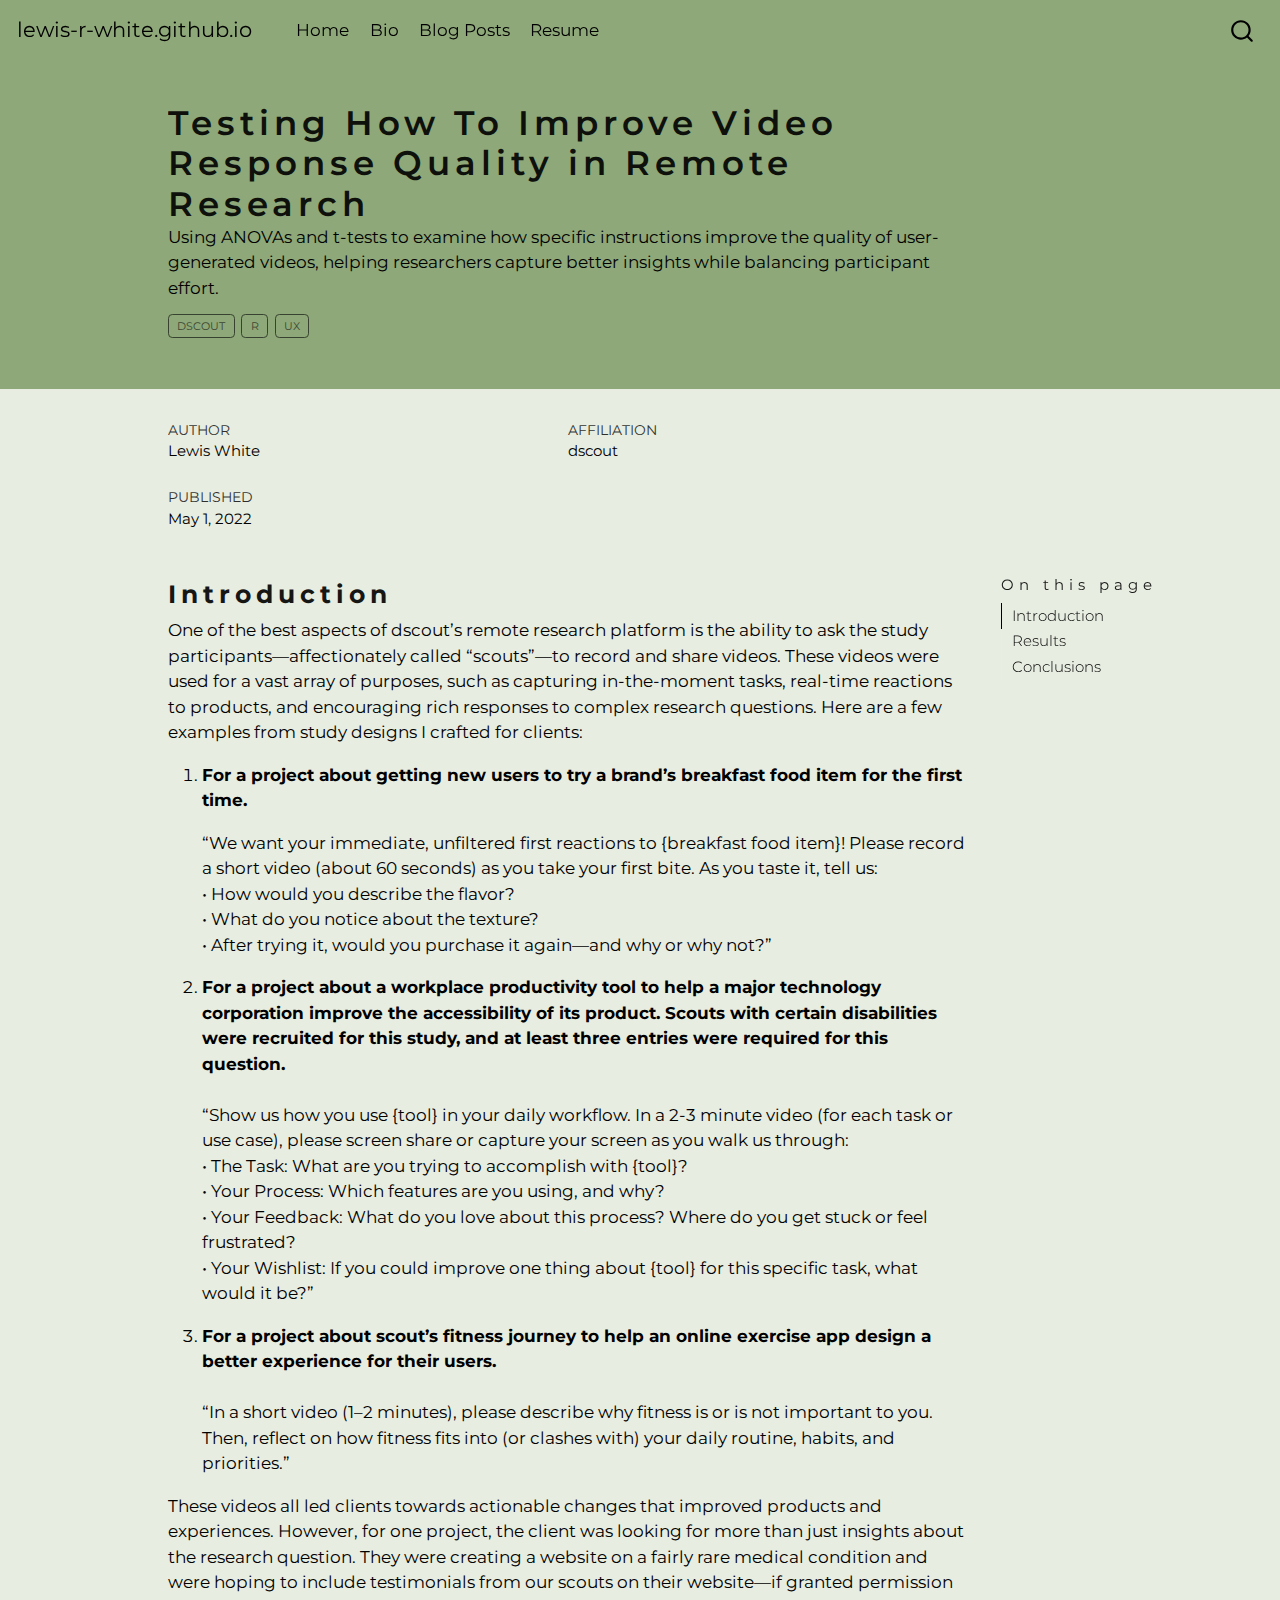
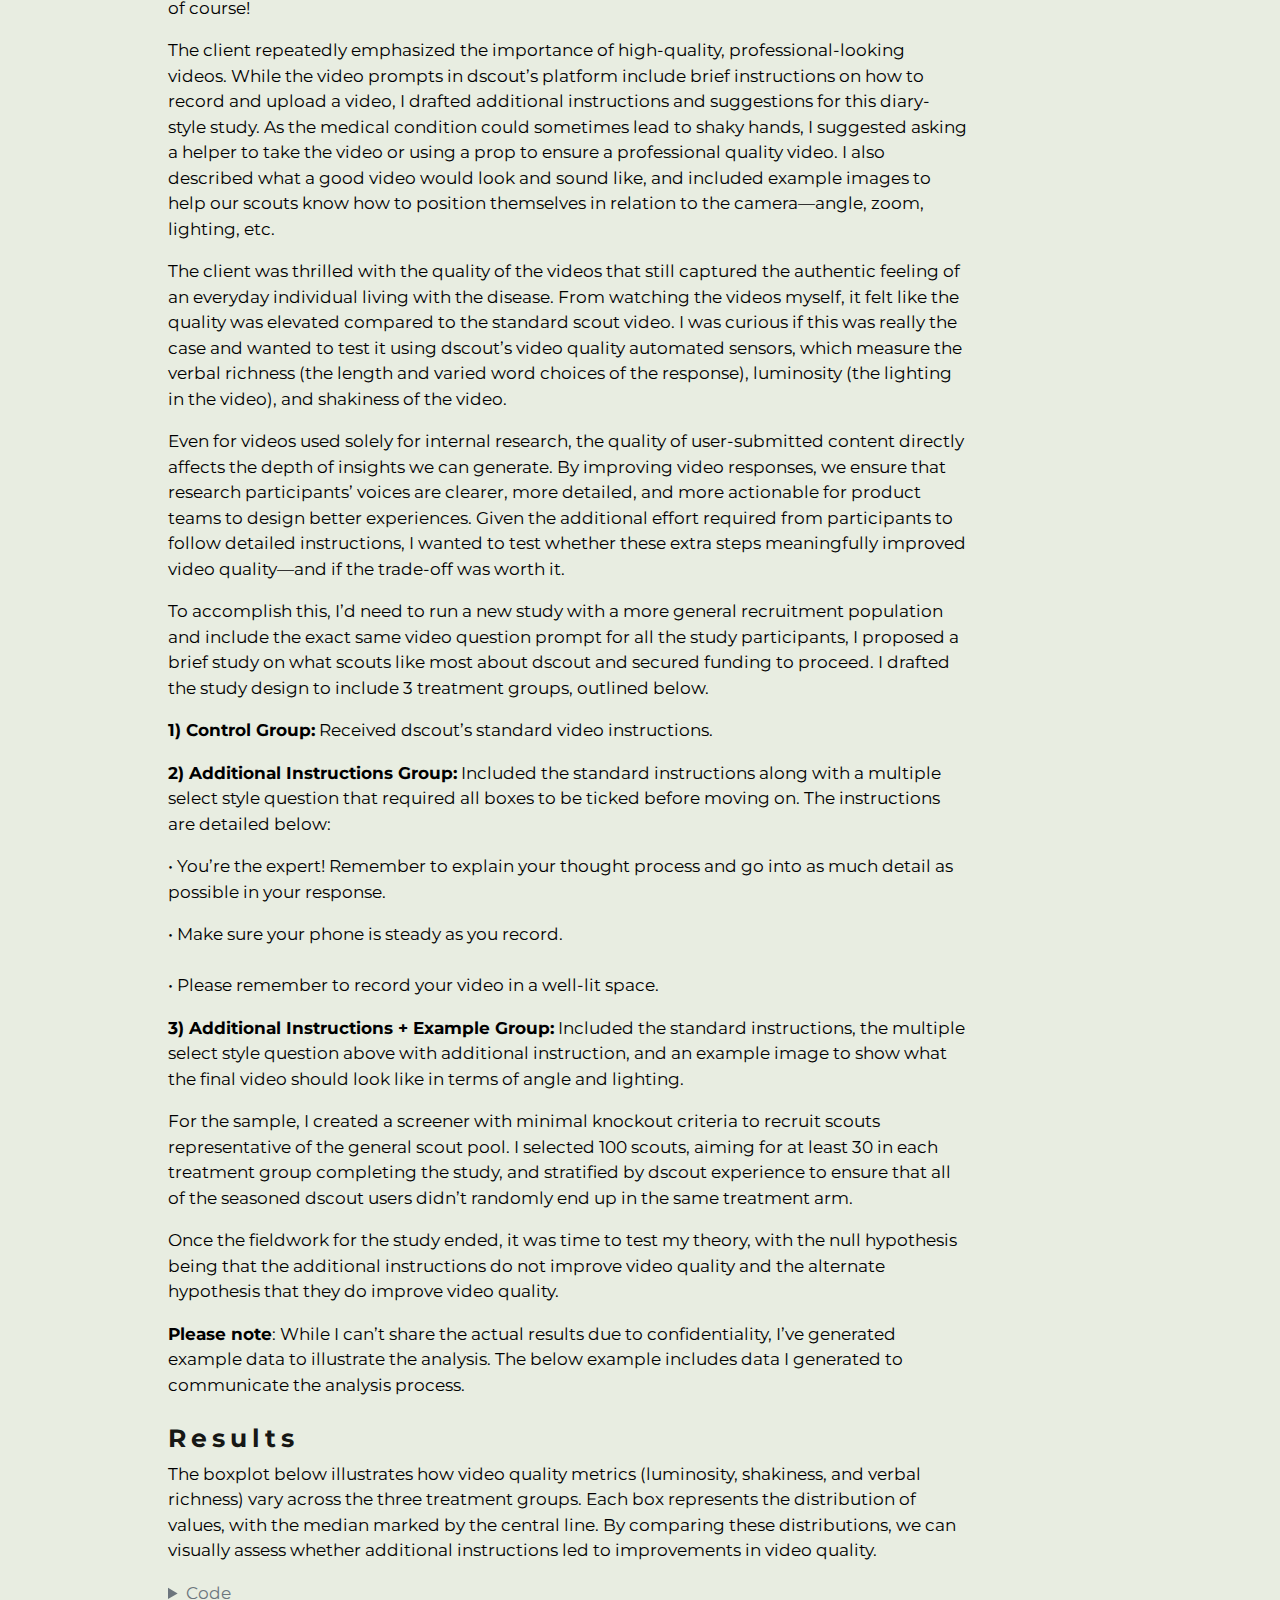
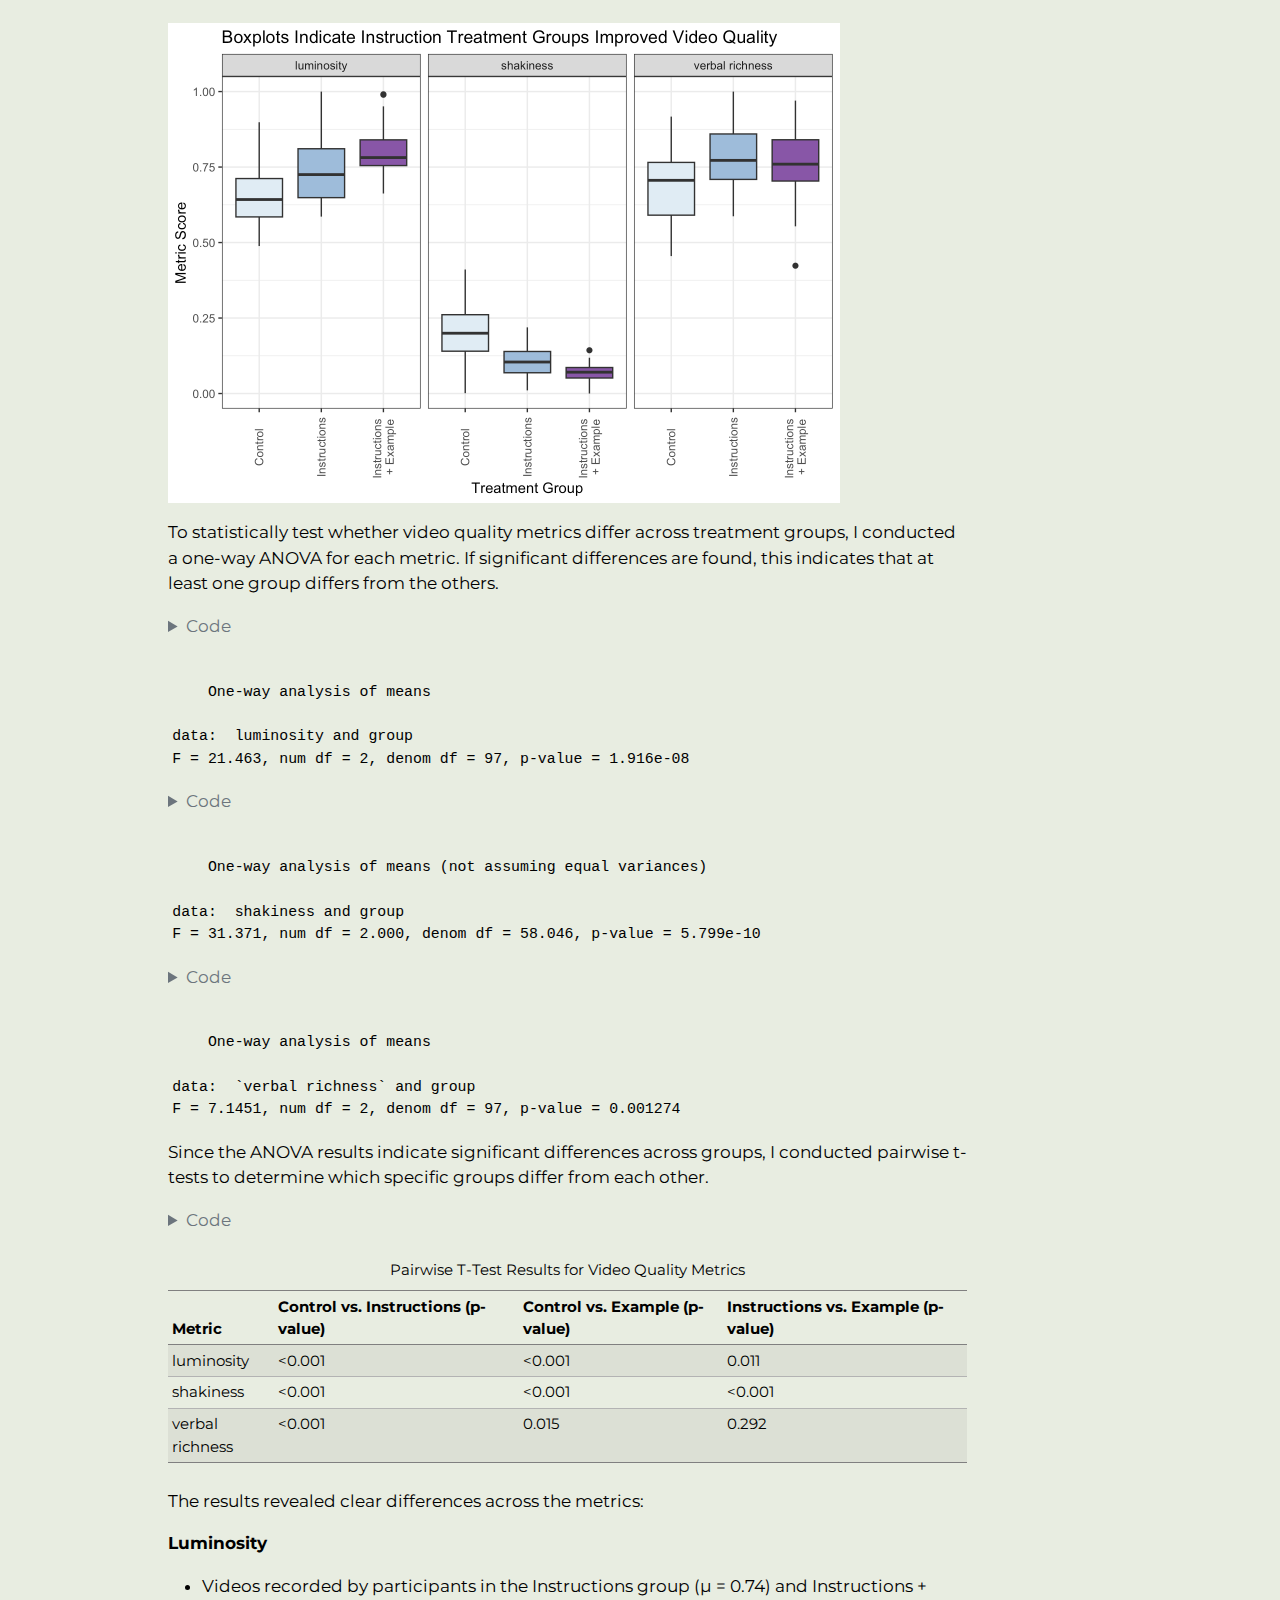
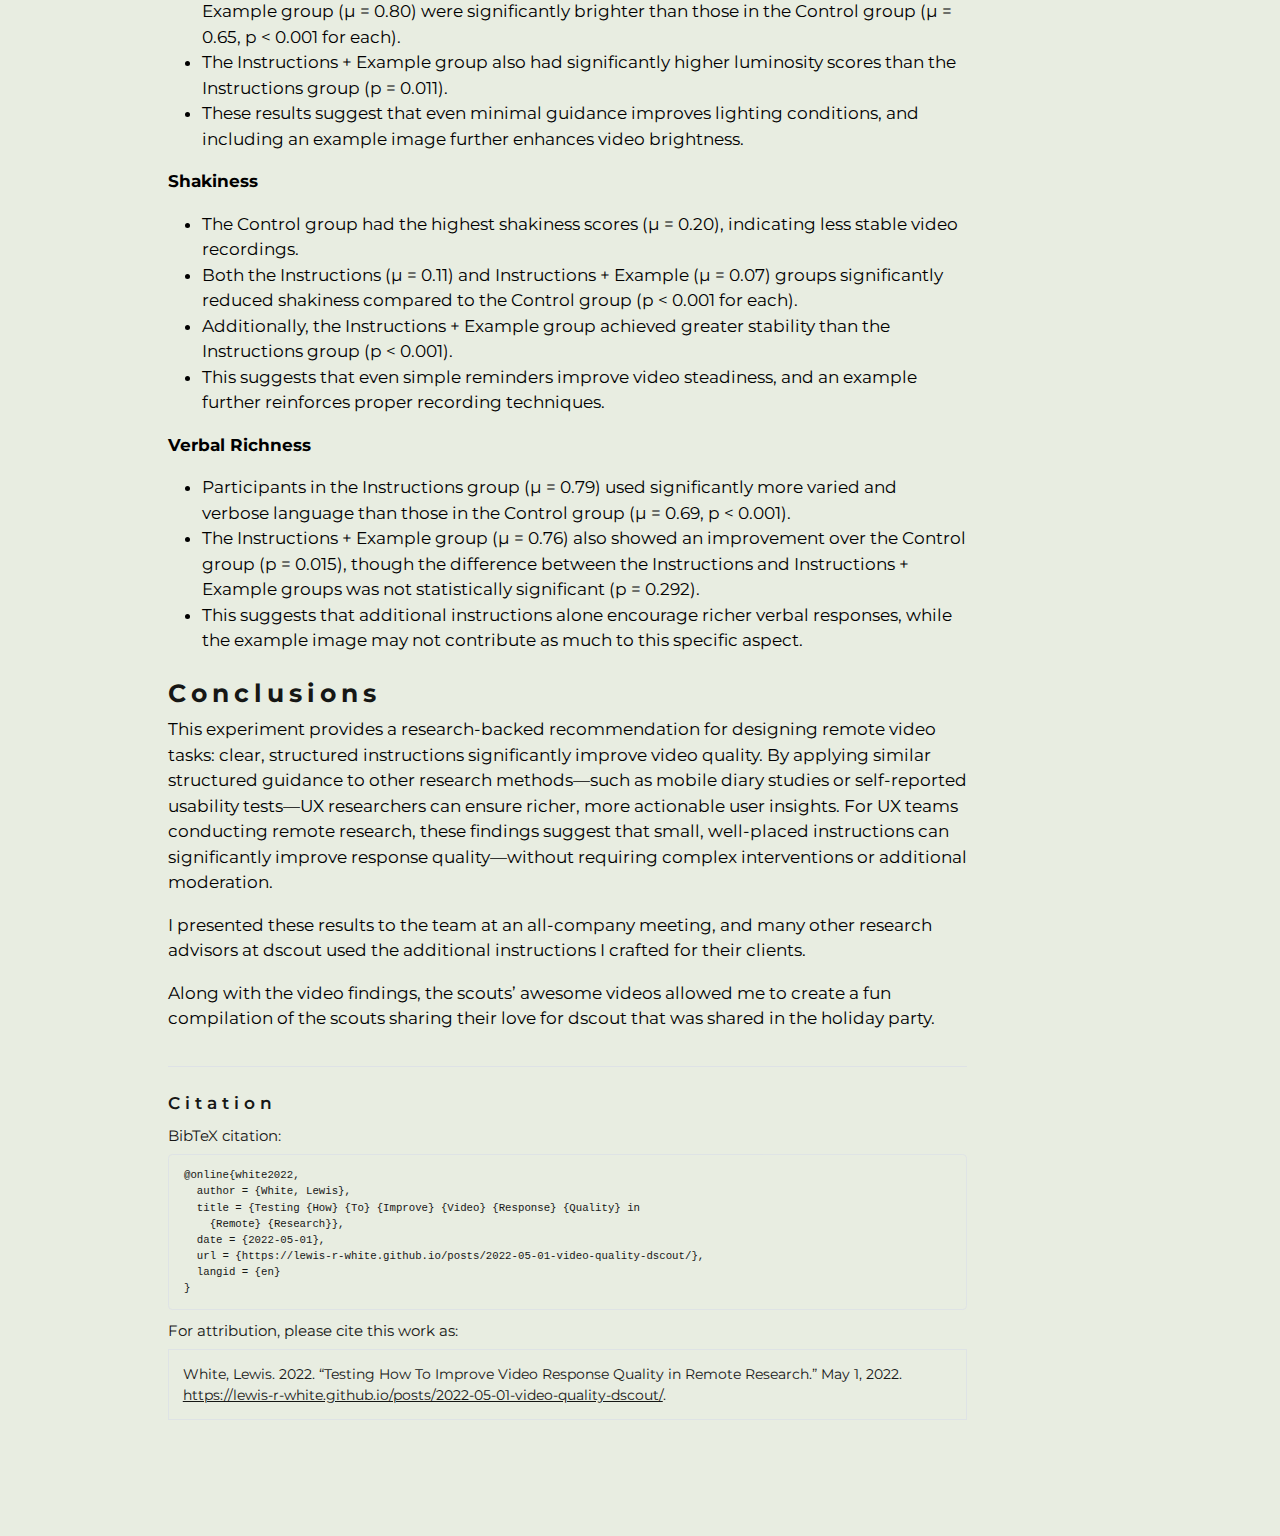
==== docs/posts/2022-05-01-video-quality-dscout/index.html @ ca83f5cd "adding new posts" ====
<!DOCTYPE html>
<html xmlns="http://www.w3.org/1999/xhtml" lang="en" xml:lang="en"><head>

<meta charset="utf-8">
<meta name="generator" content="quarto-1.3.450">

<meta name="viewport" content="width=device-width, initial-scale=1.0, user-scalable=yes">

<meta name="author" content="Lewis White">
<meta name="dcterms.date" content="2022-05-01">
<meta name="description" content="Using ANOVAs and t-tests to examine how specific instructions improve the quality of user-generated videos, helping researchers capture better insights while balancing participant effort.">

<title>lewis-r-white.github.io - Testing How To Improve Video Response Quality in Remote Research</title>
<style>
code{white-space: pre-wrap;}
span.smallcaps{font-variant: small-caps;}
div.columns{display: flex; gap: min(4vw, 1.5em);}
div.column{flex: auto; overflow-x: auto;}
div.hanging-indent{margin-left: 1.5em; text-indent: -1.5em;}
ul.task-list{list-style: none;}
ul.task-list li input[type="checkbox"] {
  width: 0.8em;
  margin: 0 0.8em 0.2em -1em; /* quarto-specific, see https://github.com/quarto-dev/quarto-cli/issues/4556 */ 
  vertical-align: middle;
}
/* CSS for syntax highlighting */
pre > code.sourceCode { white-space: pre; position: relative; }
pre > code.sourceCode > span { display: inline-block; line-height: 1.25; }
pre > code.sourceCode > span:empty { height: 1.2em; }
.sourceCode { overflow: visible; }
code.sourceCode > span { color: inherit; text-decoration: inherit; }
div.sourceCode { margin: 1em 0; }
pre.sourceCode { margin: 0; }
@media screen {
div.sourceCode { overflow: auto; }
}
@media print {
pre > code.sourceCode { white-space: pre-wrap; }
pre > code.sourceCode > span { text-indent: -5em; padding-left: 5em; }
}
pre.numberSource code
  { counter-reset: source-line 0; }
pre.numberSource code > span
  { position: relative; left: -4em; counter-increment: source-line; }
pre.numberSource code > span > a:first-child::before
  { content: counter(source-line);
    position: relative; left: -1em; text-align: right; vertical-align: baseline;
    border: none; display: inline-block;
    -webkit-touch-callout: none; -webkit-user-select: none;
    -khtml-user-select: none; -moz-user-select: none;
    -ms-user-select: none; user-select: none;
    padding: 0 4px; width: 4em;
  }
pre.numberSource { margin-left: 3em;  padding-left: 4px; }
div.sourceCode
  {   }
@media screen {
pre > code.sourceCode > span > a:first-child::before { text-decoration: underline; }
}
</style>


<script src="../../site_libs/quarto-nav/quarto-nav.js"></script>
<script src="../../site_libs/quarto-nav/headroom.min.js"></script>
<script src="../../site_libs/clipboard/clipboard.min.js"></script>
<script src="../../site_libs/quarto-search/autocomplete.umd.js"></script>
<script src="../../site_libs/quarto-search/fuse.min.js"></script>
<script src="../../site_libs/quarto-search/quarto-search.js"></script>
<meta name="quarto:offset" content="../../">
<script src="../../site_libs/quarto-html/quarto.js"></script>
<script src="../../site_libs/quarto-html/popper.min.js"></script>
<script src="../../site_libs/quarto-html/tippy.umd.min.js"></script>
<script src="../../site_libs/quarto-html/anchor.min.js"></script>
<link href="../../site_libs/quarto-html/tippy.css" rel="stylesheet">
<link href="../../site_libs/quarto-html/quarto-syntax-highlighting.css" rel="stylesheet" id="quarto-text-highlighting-styles">
<script src="../../site_libs/bootstrap/bootstrap.min.js"></script>
<link href="../../site_libs/bootstrap/bootstrap-icons.css" rel="stylesheet">
<link href="../../site_libs/bootstrap/bootstrap.min.css" rel="stylesheet" id="quarto-bootstrap" data-mode="light">
<script id="quarto-search-options" type="application/json">{
  "location": "navbar",
  "copy-button": false,
  "collapse-after": 3,
  "panel-placement": "end",
  "type": "overlay",
  "limit": 20,
  "language": {
    "search-no-results-text": "No results",
    "search-matching-documents-text": "matching documents",
    "search-copy-link-title": "Copy link to search",
    "search-hide-matches-text": "Hide additional matches",
    "search-more-match-text": "more match in this document",
    "search-more-matches-text": "more matches in this document",
    "search-clear-button-title": "Clear",
    "search-detached-cancel-button-title": "Cancel",
    "search-submit-button-title": "Submit",
    "search-label": "Search"
  }
}</script>


</head>

<body class="nav-fixed">

<div id="quarto-search-results"></div>
  <header id="quarto-header" class="headroom fixed-top">
    <nav class="navbar navbar-expand-lg navbar-dark ">
      <div class="navbar-container container-fluid">
      <div class="navbar-brand-container">
    <a class="navbar-brand" href="../../index.html">
    <span class="navbar-title">lewis-r-white.github.io</span>
    </a>
  </div>
            <div id="quarto-search" class="" title="Search"></div>
          <button class="navbar-toggler" type="button" data-bs-toggle="collapse" data-bs-target="#navbarCollapse" aria-controls="navbarCollapse" aria-expanded="false" aria-label="Toggle navigation" onclick="if (window.quartoToggleHeadroom) { window.quartoToggleHeadroom(); }">
  <span class="navbar-toggler-icon"></span>
</button>
          <div class="collapse navbar-collapse" id="navbarCollapse">
            <ul class="navbar-nav navbar-nav-scroll me-auto">
  <li class="nav-item">
    <a class="nav-link" href="../../index.html" rel="" target="">
 <span class="menu-text">Home</span></a>
  </li>  
  <li class="nav-item">
    <a class="nav-link" href="../../about.html" rel="" target="">
 <span class="menu-text">Bio</span></a>
  </li>  
  <li class="nav-item">
    <a class="nav-link" href="../../Posts.html" rel="" target="">
 <span class="menu-text">Blog Posts</span></a>
  </li>  
  <li class="nav-item">
    <a class="nav-link" href="../../resume.pdf" rel="" target="">
 <span class="menu-text">Resume</span></a>
  </li>  
</ul>
            <div class="quarto-navbar-tools ms-auto">
</div>
          </div> <!-- /navcollapse -->
      </div> <!-- /container-fluid -->
    </nav>
</header>
<!-- content -->
<header id="title-block-header" class="quarto-title-block default page-columns page-full">
  <div class="quarto-title-banner page-columns page-full">
    <div class="quarto-title column-body">
      <h1 class="title">Testing How To Improve Video Response Quality in Remote Research</h1>
                  <div>
        <div class="description">
          Using ANOVAs and t-tests to examine how specific instructions improve the quality of user-generated videos, helping researchers capture better insights while balancing participant effort.
        </div>
      </div>
                          <div class="quarto-categories">
                <div class="quarto-category">dscout</div>
                <div class="quarto-category">R</div>
                <div class="quarto-category">UX</div>
              </div>
                  </div>
  </div>
    
  <div class="quarto-title-meta-author">
    <div class="quarto-title-meta-heading">Author</div>
    <div class="quarto-title-meta-heading">Affiliation</div>
    
      <div class="quarto-title-meta-contents">
      <p class="author"><a href="https://lewis-r-white.github.io/">Lewis White</a> </p>
    </div>
      <div class="quarto-title-meta-contents">
          <p class="affiliation">
              dscout
            </p>
        </div>
      </div>

  <div class="quarto-title-meta">

        
      <div>
      <div class="quarto-title-meta-heading">Published</div>
      <div class="quarto-title-meta-contents">
        <p class="date">May 1, 2022</p>
      </div>
    </div>
    
      
    </div>
    
  
  </header><div id="quarto-content" class="quarto-container page-columns page-rows-contents page-layout-article page-navbar">
<!-- sidebar -->
<!-- margin-sidebar -->
    <div id="quarto-margin-sidebar" class="sidebar margin-sidebar">
        <nav id="TOC" role="doc-toc" class="toc-active">
    <h2 id="toc-title">On this page</h2>
   
  <ul>
  <li><a href="#introduction" id="toc-introduction" class="nav-link active" data-scroll-target="#introduction">Introduction</a></li>
  <li><a href="#results" id="toc-results" class="nav-link" data-scroll-target="#results">Results</a></li>
  <li><a href="#conclusions" id="toc-conclusions" class="nav-link" data-scroll-target="#conclusions">Conclusions</a></li>
  </ul>
</nav>
    </div>
<!-- main -->
<main class="content quarto-banner-title-block" id="quarto-document-content">




<section id="introduction" class="level3">
<h3 class="anchored" data-anchor-id="introduction">Introduction</h3>
<p>One of the best aspects of dscout’s remote research platform is the ability to ask the study participants—affectionately called “scouts”—to record and share videos. These videos were used for a vast array of purposes, such as capturing in-the-moment tasks, real-time reactions to products, and encouraging rich responses to complex research questions. Here are a few examples from study designs I crafted for clients:</p>
<ol type="1">
<li><p><strong>For a project about getting new users to try a brand’s breakfast food item for the first time.</strong></p>
<p>“We want your immediate, unfiltered first reactions to {breakfast food item}! Please record a short video (about 60 seconds) as you take your first bite. As you taste it, tell us:<br>
• How would you describe the flavor?<br>
• What do you notice about the texture?<br>
• After trying it, would you purchase it again—and why or why not?”<br>
</p></li>
<li><p><strong>For a project about a workplace productivity tool to help a major technology corporation improve the accessibility of its product. Scouts with certain disabilities were recruited for this study, and at least three entries were required for this question.</strong><br>
<br>
“Show us how you use {tool} in your daily workflow. In a 2-3 minute video (for each task or use case), please screen share or capture your screen as you walk us through:<br>
• The Task: What are you trying to accomplish with {tool}?<br>
• Your Process: Which features are you using, and why?<br>
• Your Feedback: What do you love about this process? Where do you get stuck or feel frustrated?<br>
• Your Wishlist: If you could improve one thing about {tool} for this specific task, what would it be?”</p></li>
<li><p><strong>For a project about scout’s fitness journey to help an online exercise app design a better experience for their users.<br>
</strong><br>
“In a short video (1–2 minutes), please describe why fitness is or is not important to you. Then, reflect on how fitness fits into (or clashes with) your daily routine, habits, and priorities.”</p></li>
</ol>
<p>These videos all led clients towards actionable changes that improved products and experiences. However, for one project, the client was looking for more than just insights about the research question. They were creating a website on a fairly rare medical condition and were hoping to include testimonials from our scouts on their website—if granted permission of course!</p>
<p>The client repeatedly emphasized the importance of high-quality, professional-looking videos. While the video prompts in dscout’s platform include brief instructions on how to record and upload a video, I drafted additional instructions and suggestions for this diary-style study. As the medical condition could sometimes lead to shaky hands, I suggested asking a helper to take the video or using a prop to ensure a professional quality video. I also described what a good video would look and sound like, and included example images to help our scouts know how to position themselves in relation to the camera—angle, zoom, lighting, etc.</p>
<p>The client was thrilled with the quality of the videos that still captured the authentic feeling of an everyday individual living with the disease. From watching the videos myself, it felt like the quality was elevated compared to the standard scout video. I was curious if this was really the case and wanted to test it using dscout’s video quality automated sensors, which measure the verbal richness (the length and varied word choices of the response), luminosity (the lighting in the video), and shakiness of the video.</p>
<p>Even for videos used solely for internal research, the quality of user-submitted content directly affects the depth of insights we can generate. By improving video responses, we ensure that research participants’ voices are clearer, more detailed, and more actionable for product teams to design better experiences. Given the additional effort required from participants to follow detailed instructions, I wanted to test whether these extra steps meaningfully improved video quality—and if the trade-off was worth it.</p>
<p>To accomplish this, I’d need to run a new study with a more general recruitment population and include the exact same video question prompt for all the study participants, I proposed a brief study on what scouts like most about dscout and secured funding to proceed. I drafted the study design to include 3 treatment groups, outlined below.</p>
<p><strong>1) Control Group:</strong> Received dscout’s standard video instructions.</p>
<p><strong>2) Additional Instructions Group:</strong> Included the standard instructions along with a multiple select style question that required all boxes to be ticked before moving on. The instructions are detailed below:</p>
<p>•&nbsp;You’re the expert! Remember to explain your thought process and go into as much detail as possible in your response.</p>
<p>•&nbsp;Make sure your phone is steady as you record.<br>
<br>
•&nbsp;Please remember to record your video in a well-lit space.</p>
<p><strong>3) Additional Instructions + Example Group:</strong> Included the standard instructions, the multiple select style question above with additional instruction, and an example image to show what the final video should look like in terms of angle and lighting.</p>
<p>For the sample, I created a screener with minimal knockout criteria to recruit scouts representative of the general scout pool. I selected 100 scouts, aiming for at least 30 in each treatment group completing the study, and stratified by dscout experience to ensure that all of the seasoned dscout users didn’t randomly end up in the same treatment arm.</p>
<p>Once the fieldwork for the study ended, it was time to test my theory, with the null hypothesis being that the additional instructions do not improve video quality and the alternate hypothesis that they do improve video quality.</p>
<p><strong>Please note</strong>: While I can’t share the actual results due to confidentiality, I’ve generated example data to illustrate the analysis. The below example includes data I generated to communicate the analysis process.</p>
</section>
<section id="results" class="level3">
<h3 class="anchored" data-anchor-id="results">Results</h3>
<p>The boxplot below illustrates how video quality metrics (luminosity, shakiness, and verbal richness) vary across the three treatment groups. Each box represents the distribution of values, with the median marked by the central line. By comparing these distributions, we can visually assess whether additional instructions led to improvements in video quality.</p>
<div class="cell">
<details>
<summary>Code</summary>
<div class="sourceCode cell-code" id="cb1"><pre class="sourceCode r code-with-copy"><code class="sourceCode r"><span id="cb1-1"><a href="#cb1-1" aria-hidden="true" tabindex="-1"></a>video_qual_df <span class="sc">%&gt;%</span></span>
<span id="cb1-2"><a href="#cb1-2" aria-hidden="true" tabindex="-1"></a>  <span class="fu">pivot_longer</span>(<span class="at">cols =</span> <span class="fu">c</span>(luminosity, shakiness, <span class="st">"verbal richness"</span>), <span class="at">names_to =</span> <span class="st">"metric"</span>) <span class="sc">%&gt;%</span></span>
<span id="cb1-3"><a href="#cb1-3" aria-hidden="true" tabindex="-1"></a>  <span class="fu">ggplot</span>(<span class="fu">aes</span>(<span class="at">x =</span> group, <span class="at">y =</span> value, <span class="at">fill =</span> group)) <span class="sc">+</span> </span>
<span id="cb1-4"><a href="#cb1-4" aria-hidden="true" tabindex="-1"></a>  <span class="fu">geom_boxplot</span>() <span class="sc">+</span></span>
<span id="cb1-5"><a href="#cb1-5" aria-hidden="true" tabindex="-1"></a>  <span class="fu">facet_wrap</span>(<span class="sc">~</span>metric) <span class="sc">+</span></span>
<span id="cb1-6"><a href="#cb1-6" aria-hidden="true" tabindex="-1"></a>  <span class="fu">theme_bw</span>() <span class="sc">+</span></span>
<span id="cb1-7"><a href="#cb1-7" aria-hidden="true" tabindex="-1"></a>  <span class="fu">labs</span>(<span class="at">x =</span> <span class="st">"Treatment Group"</span>, <span class="at">y =</span> <span class="st">"Metric Score"</span>, <span class="at">title =</span> <span class="st">"Boxplots Indicate Instruction Treatment Groups Improved Video Quality"</span>) <span class="sc">+</span></span>
<span id="cb1-8"><a href="#cb1-8" aria-hidden="true" tabindex="-1"></a>  <span class="fu">scale_x_discrete</span>(<span class="at">labels =</span> <span class="fu">c</span>(</span>
<span id="cb1-9"><a href="#cb1-9" aria-hidden="true" tabindex="-1"></a>    <span class="st">"control"</span> <span class="ot">=</span> <span class="st">"Control"</span>, </span>
<span id="cb1-10"><a href="#cb1-10" aria-hidden="true" tabindex="-1"></a>    <span class="st">"instructions"</span> <span class="ot">=</span> <span class="st">"Instructions"</span>, </span>
<span id="cb1-11"><a href="#cb1-11" aria-hidden="true" tabindex="-1"></a>    <span class="st">"instructions + example"</span> <span class="ot">=</span> <span class="st">"Instructions </span><span class="sc">\n</span><span class="st">+ Example"</span></span>
<span id="cb1-12"><a href="#cb1-12" aria-hidden="true" tabindex="-1"></a>  )) <span class="sc">+</span></span>
<span id="cb1-13"><a href="#cb1-13" aria-hidden="true" tabindex="-1"></a>  <span class="fu">theme</span>(<span class="at">legend.position =</span> <span class="st">"none"</span>)  <span class="sc">+</span></span>
<span id="cb1-14"><a href="#cb1-14" aria-hidden="true" tabindex="-1"></a>  <span class="fu">scale_fill_brewer</span>(<span class="at">palette=</span><span class="st">"BuPu"</span>) <span class="sc">+</span></span>
<span id="cb1-15"><a href="#cb1-15" aria-hidden="true" tabindex="-1"></a>  <span class="fu">theme</span>(<span class="at">axis.text.x =</span> <span class="fu">element_text</span>(<span class="at">angle =</span> <span class="dv">90</span>, <span class="at">hjust =</span> <span class="fl">0.5</span>, <span class="at">vjust =</span> <span class="fl">0.5</span>))</span></code><button title="Copy to Clipboard" class="code-copy-button"><i class="bi"></i></button></pre></div>
</details>
<div class="cell-output-display">
<p><img src="index_files/figure-html/unnamed-chunk-2-1.png" class="img-fluid" width="672"></p>
</div>
</div>
<p>To statistically test whether video quality metrics differ across treatment groups, I conducted a one-way ANOVA for each metric. If significant differences are found, this indicates that at least one group differs from the others.</p>
<div class="cell">
<details>
<summary>Code</summary>
<div class="sourceCode cell-code" id="cb2"><pre class="sourceCode r code-with-copy"><code class="sourceCode r"><span id="cb2-1"><a href="#cb2-1" aria-hidden="true" tabindex="-1"></a><span class="co"># Run ANOVA for each metric</span></span>
<span id="cb2-2"><a href="#cb2-2" aria-hidden="true" tabindex="-1"></a></span>
<span id="cb2-3"><a href="#cb2-3" aria-hidden="true" tabindex="-1"></a><span class="co"># luminosity </span></span>
<span id="cb2-4"><a href="#cb2-4" aria-hidden="true" tabindex="-1"></a>anova_luminosity <span class="ot">&lt;-</span> <span class="fu">oneway.test</span>(luminosity <span class="sc">~</span> group, <span class="at">data =</span> video_qual_df, <span class="at">var.equal =</span> <span class="cn">TRUE</span>)</span>
<span id="cb2-5"><a href="#cb2-5" aria-hidden="true" tabindex="-1"></a><span class="fu">print</span>(anova_luminosity)</span></code><button title="Copy to Clipboard" class="code-copy-button"><i class="bi"></i></button></pre></div>
</details>
<div class="cell-output cell-output-stdout">
<pre><code>
    One-way analysis of means

data:  luminosity and group
F = 21.463, num df = 2, denom df = 97, p-value = 1.916e-08</code></pre>
</div>
<details>
<summary>Code</summary>
<div class="sourceCode cell-code" id="cb4"><pre class="sourceCode r code-with-copy"><code class="sourceCode r"><span id="cb4-1"><a href="#cb4-1" aria-hidden="true" tabindex="-1"></a><span class="co"># shakiness</span></span>
<span id="cb4-2"><a href="#cb4-2" aria-hidden="true" tabindex="-1"></a>anova_shakiness <span class="ot">&lt;-</span> <span class="fu">oneway.test</span>(shakiness <span class="sc">~</span> group, <span class="at">data =</span> video_qual_df, <span class="at">var.equal =</span> <span class="cn">FALSE</span>)  <span class="co"># Welch’s ANOVA because unequal variance</span></span>
<span id="cb4-3"><a href="#cb4-3" aria-hidden="true" tabindex="-1"></a><span class="fu">print</span>(anova_shakiness)</span></code><button title="Copy to Clipboard" class="code-copy-button"><i class="bi"></i></button></pre></div>
</details>
<div class="cell-output cell-output-stdout">
<pre><code>
    One-way analysis of means (not assuming equal variances)

data:  shakiness and group
F = 31.371, num df = 2.000, denom df = 58.046, p-value = 5.799e-10</code></pre>
</div>
<details>
<summary>Code</summary>
<div class="sourceCode cell-code" id="cb6"><pre class="sourceCode r code-with-copy"><code class="sourceCode r"><span id="cb6-1"><a href="#cb6-1" aria-hidden="true" tabindex="-1"></a><span class="co"># Verbal richness</span></span>
<span id="cb6-2"><a href="#cb6-2" aria-hidden="true" tabindex="-1"></a>anova_verbal <span class="ot">&lt;-</span> <span class="fu">oneway.test</span>(<span class="st">`</span><span class="at">verbal richness</span><span class="st">`</span> <span class="sc">~</span> group, <span class="at">data =</span> video_qual_df, <span class="at">var.equal =</span> <span class="cn">TRUE</span>)</span>
<span id="cb6-3"><a href="#cb6-3" aria-hidden="true" tabindex="-1"></a><span class="fu">print</span>(anova_verbal)</span></code><button title="Copy to Clipboard" class="code-copy-button"><i class="bi"></i></button></pre></div>
</details>
<div class="cell-output cell-output-stdout">
<pre><code>
    One-way analysis of means

data:  `verbal richness` and group
F = 7.1451, num df = 2, denom df = 97, p-value = 0.001274</code></pre>
</div>
</div>
<p>Since the ANOVA results indicate significant differences across groups, I conducted pairwise t-tests to determine which specific groups differ from each other.</p>
<div class="cell">
<details>
<summary>Code</summary>
<div class="sourceCode cell-code" id="cb8"><pre class="sourceCode r code-with-copy"><code class="sourceCode r"><span id="cb8-1"><a href="#cb8-1" aria-hidden="true" tabindex="-1"></a><span class="co"># Pairwise t-tests </span></span>
<span id="cb8-2"><a href="#cb8-2" aria-hidden="true" tabindex="-1"></a><span class="co"># Format pairwise test results, replacing p-values &lt;0.001 with "&lt;0.001"</span></span>
<span id="cb8-3"><a href="#cb8-3" aria-hidden="true" tabindex="-1"></a>pairwise_tests <span class="ot">&lt;-</span> video_qual_df <span class="sc">%&gt;%</span></span>
<span id="cb8-4"><a href="#cb8-4" aria-hidden="true" tabindex="-1"></a>  <span class="fu">pivot_longer</span>(<span class="at">cols =</span> <span class="fu">c</span>(luminosity, shakiness, <span class="st">`</span><span class="at">verbal richness</span><span class="st">`</span>), <span class="at">names_to =</span> <span class="st">"metric"</span>) <span class="sc">%&gt;%</span></span>
<span id="cb8-5"><a href="#cb8-5" aria-hidden="true" tabindex="-1"></a>  <span class="fu">group_by</span>(metric) <span class="sc">%&gt;%</span></span>
<span id="cb8-6"><a href="#cb8-6" aria-hidden="true" tabindex="-1"></a>  <span class="fu">summarise</span>(</span>
<span id="cb8-7"><a href="#cb8-7" aria-hidden="true" tabindex="-1"></a>    <span class="at">control_vs_instructions =</span> <span class="fu">if_else</span>(metric <span class="sc">==</span> <span class="st">"shakiness"</span>,</span>
<span id="cb8-8"><a href="#cb8-8" aria-hidden="true" tabindex="-1"></a>                                       <span class="fu">t.test</span>(value[group <span class="sc">==</span> <span class="st">"control"</span>], value[group <span class="sc">==</span> <span class="st">"instructions"</span>], <span class="at">var.equal =</span> <span class="cn">FALSE</span>)<span class="sc">$</span>p.value,</span>
<span id="cb8-9"><a href="#cb8-9" aria-hidden="true" tabindex="-1"></a>                                       <span class="fu">t.test</span>(value[group <span class="sc">==</span> <span class="st">"control"</span>], value[group <span class="sc">==</span> <span class="st">"instructions"</span>], <span class="at">var.equal =</span> <span class="cn">TRUE</span>)<span class="sc">$</span>p.value),</span>
<span id="cb8-10"><a href="#cb8-10" aria-hidden="true" tabindex="-1"></a>    <span class="at">control_vs_example =</span> <span class="fu">if_else</span>(metric <span class="sc">==</span> <span class="st">"shakiness"</span>,</span>
<span id="cb8-11"><a href="#cb8-11" aria-hidden="true" tabindex="-1"></a>                                 <span class="fu">t.test</span>(value[group <span class="sc">==</span> <span class="st">"control"</span>], value[group <span class="sc">==</span> <span class="st">"instructions + example"</span>], <span class="at">var.equal =</span> <span class="cn">FALSE</span>)<span class="sc">$</span>p.value,</span>
<span id="cb8-12"><a href="#cb8-12" aria-hidden="true" tabindex="-1"></a>                                 <span class="fu">t.test</span>(value[group <span class="sc">==</span> <span class="st">"control"</span>], value[group <span class="sc">==</span> <span class="st">"instructions + example"</span>], <span class="at">var.equal =</span> <span class="cn">TRUE</span>)<span class="sc">$</span>p.value),</span>
<span id="cb8-13"><a href="#cb8-13" aria-hidden="true" tabindex="-1"></a>    <span class="at">instructions_vs_example =</span> <span class="fu">if_else</span>(metric <span class="sc">==</span> <span class="st">"shakiness"</span>,</span>
<span id="cb8-14"><a href="#cb8-14" aria-hidden="true" tabindex="-1"></a>                                      <span class="fu">t.test</span>(value[group <span class="sc">==</span> <span class="st">"instructions"</span>], value[group <span class="sc">==</span> <span class="st">"instructions + example"</span>], <span class="at">var.equal =</span> <span class="cn">FALSE</span>)<span class="sc">$</span>p.value,</span>
<span id="cb8-15"><a href="#cb8-15" aria-hidden="true" tabindex="-1"></a>                                      <span class="fu">t.test</span>(value[group <span class="sc">==</span> <span class="st">"instructions"</span>], value[group <span class="sc">==</span> <span class="st">"instructions + example"</span>], <span class="at">var.equal =</span> <span class="cn">TRUE</span>)<span class="sc">$</span>p.value)</span>
<span id="cb8-16"><a href="#cb8-16" aria-hidden="true" tabindex="-1"></a>  ) <span class="sc">%&gt;%</span></span>
<span id="cb8-17"><a href="#cb8-17" aria-hidden="true" tabindex="-1"></a>  <span class="fu">distinct</span>() <span class="sc">%&gt;%</span></span>
<span id="cb8-18"><a href="#cb8-18" aria-hidden="true" tabindex="-1"></a>  <span class="fu">mutate</span>(<span class="fu">across</span>(<span class="fu">where</span>(is.numeric), <span class="sc">~</span> <span class="fu">ifelse</span>(. <span class="sc">&lt;</span> <span class="fl">0.001</span>, <span class="st">"&lt;0.001"</span>, <span class="fu">format</span>(<span class="fu">round</span>(., <span class="dv">3</span>), <span class="at">nsmall =</span> <span class="dv">3</span>))))  <span class="co"># Replace small values</span></span>
<span id="cb8-19"><a href="#cb8-19" aria-hidden="true" tabindex="-1"></a></span>
<span id="cb8-20"><a href="#cb8-20" aria-hidden="true" tabindex="-1"></a><span class="co"># Print formatted table with clearer column names</span></span>
<span id="cb8-21"><a href="#cb8-21" aria-hidden="true" tabindex="-1"></a>pairwise_tests <span class="sc">%&gt;%</span></span>
<span id="cb8-22"><a href="#cb8-22" aria-hidden="true" tabindex="-1"></a>  <span class="fu">kable</span>(</span>
<span id="cb8-23"><a href="#cb8-23" aria-hidden="true" tabindex="-1"></a>    <span class="at">col.names =</span> <span class="fu">c</span>(</span>
<span id="cb8-24"><a href="#cb8-24" aria-hidden="true" tabindex="-1"></a>      <span class="st">"Metric"</span>, </span>
<span id="cb8-25"><a href="#cb8-25" aria-hidden="true" tabindex="-1"></a>      <span class="st">"Control vs. Instructions (p-value)"</span>, </span>
<span id="cb8-26"><a href="#cb8-26" aria-hidden="true" tabindex="-1"></a>      <span class="st">"Control vs. Example (p-value)"</span>, </span>
<span id="cb8-27"><a href="#cb8-27" aria-hidden="true" tabindex="-1"></a>      <span class="st">"Instructions vs. Example (p-value)"</span></span>
<span id="cb8-28"><a href="#cb8-28" aria-hidden="true" tabindex="-1"></a>    ),</span>
<span id="cb8-29"><a href="#cb8-29" aria-hidden="true" tabindex="-1"></a>    <span class="at">caption =</span> <span class="st">"Pairwise T-Test Results for Video Quality Metrics"</span></span>
<span id="cb8-30"><a href="#cb8-30" aria-hidden="true" tabindex="-1"></a>  )</span></code><button title="Copy to Clipboard" class="code-copy-button"><i class="bi"></i></button></pre></div>
</details>
<div class="cell-output-display">
<table class="table table-sm table-striped small">
<caption>Pairwise T-Test Results for Video Quality Metrics</caption>
<colgroup>
<col style="width: 13%">
<col style="width: 30%">
<col style="width: 25%">
<col style="width: 30%">
</colgroup>
<thead>
<tr class="header">
<th style="text-align: left;">Metric</th>
<th style="text-align: left;">Control vs.&nbsp;Instructions (p-value)</th>
<th style="text-align: left;">Control vs.&nbsp;Example (p-value)</th>
<th style="text-align: left;">Instructions vs.&nbsp;Example (p-value)</th>
</tr>
</thead>
<tbody>
<tr class="odd">
<td style="text-align: left;">luminosity</td>
<td style="text-align: left;">&lt;0.001</td>
<td style="text-align: left;">&lt;0.001</td>
<td style="text-align: left;">0.011</td>
</tr>
<tr class="even">
<td style="text-align: left;">shakiness</td>
<td style="text-align: left;">&lt;0.001</td>
<td style="text-align: left;">&lt;0.001</td>
<td style="text-align: left;">&lt;0.001</td>
</tr>
<tr class="odd">
<td style="text-align: left;">verbal richness</td>
<td style="text-align: left;">&lt;0.001</td>
<td style="text-align: left;">0.015</td>
<td style="text-align: left;">0.292</td>
</tr>
</tbody>
</table>
</div>
</div>
<p>The results revealed clear differences across the metrics:</p>
<p><strong>Luminosity</strong></p>
<ul>
<li>Videos recorded by participants in the Instructions group (µ = 0.74) and Instructions + Example group (µ = 0.80) were significantly brighter than those in the Control group (µ = 0.65, p &lt; 0.001 for each).</li>
<li>The Instructions + Example group also had significantly higher luminosity scores than the Instructions group (p = 0.011).</li>
<li>These results suggest that even minimal guidance improves lighting conditions, and including an example image further enhances video brightness.</li>
</ul>
<p><strong>Shakiness</strong></p>
<ul>
<li>The Control group had the highest shakiness scores (µ = 0.20), indicating less stable video recordings.</li>
<li>Both the Instructions (µ = 0.11) and Instructions + Example (µ = 0.07) groups significantly reduced shakiness compared to the Control group (p &lt; 0.001 for each).</li>
<li>Additionally, the Instructions + Example group achieved greater stability than the Instructions group (p &lt; 0.001).</li>
<li>This suggests that even simple reminders improve video steadiness, and an example further reinforces proper recording techniques.</li>
</ul>
<p><strong>Verbal Richness</strong></p>
<ul>
<li>Participants in the Instructions group (µ = 0.79) used significantly more varied and verbose language than those in the Control group (µ = 0.69, p &lt; 0.001).</li>
<li>The Instructions + Example group (µ = 0.76) also showed an improvement over the Control group (p = 0.015), though the difference between the Instructions and Instructions + Example groups was not statistically significant (p = 0.292).</li>
<li>This suggests that additional instructions alone encourage richer verbal responses, while the example image may not contribute as much to this specific aspect.</li>
</ul>
</section>
<section id="conclusions" class="level3">
<h3 class="anchored" data-anchor-id="conclusions">Conclusions</h3>
<p>This experiment provides a research-backed recommendation for designing remote video tasks: clear, structured instructions significantly improve video quality. By applying similar structured guidance to other research methods—such as mobile diary studies or self-reported usability tests—UX researchers can ensure richer, more actionable user insights. For UX teams conducting remote research, these findings suggest that small, well-placed instructions can significantly improve response quality—without requiring complex interventions or additional moderation.</p>
<p>I presented these results to the team at an all-company meeting, and many other research advisors at dscout used the additional instructions I crafted for their clients.</p>
<p>Along with the video findings, the scouts’ awesome videos allowed me to create a fun compilation of the scouts sharing their love for dscout that was shared in the holiday party.</p>


</section>

<div id="quarto-appendix" class="default"><section class="quarto-appendix-contents"><h2 class="anchored quarto-appendix-heading">Citation</h2><div><div class="quarto-appendix-secondary-label">BibTeX citation:</div><pre class="sourceCode code-with-copy quarto-appendix-bibtex"><code class="sourceCode bibtex">@online{white2022,
  author = {White, Lewis},
  title = {Testing {How} {To} {Improve} {Video} {Response} {Quality} in
    {Remote} {Research}},
  date = {2022-05-01},
  url = {https://lewis-r-white.github.io/posts/2022-05-01-video-quality-dscout/},
  langid = {en}
}
</code><button title="Copy to Clipboard" class="code-copy-button"><i class="bi"></i></button></pre><div class="quarto-appendix-secondary-label">For attribution, please cite this work as:</div><div id="ref-white2022" class="csl-entry quarto-appendix-citeas" role="listitem">
White, Lewis. 2022. <span>“Testing How To Improve Video Response Quality
in Remote Research.”</span> May 1, 2022. <a href="https://lewis-r-white.github.io/posts/2022-05-01-video-quality-dscout/">https://lewis-r-white.github.io/posts/2022-05-01-video-quality-dscout/</a>.
</div></div></section></div></main> <!-- /main -->
<script id="quarto-html-after-body" type="application/javascript">
window.document.addEventListener("DOMContentLoaded", function (event) {
  const toggleBodyColorMode = (bsSheetEl) => {
    const mode = bsSheetEl.getAttribute("data-mode");
    const bodyEl = window.document.querySelector("body");
    if (mode === "dark") {
      bodyEl.classList.add("quarto-dark");
      bodyEl.classList.remove("quarto-light");
    } else {
      bodyEl.classList.add("quarto-light");
      bodyEl.classList.remove("quarto-dark");
    }
  }
  const toggleBodyColorPrimary = () => {
    const bsSheetEl = window.document.querySelector("link#quarto-bootstrap");
    if (bsSheetEl) {
      toggleBodyColorMode(bsSheetEl);
    }
  }
  toggleBodyColorPrimary();  
  const icon = "";
  const anchorJS = new window.AnchorJS();
  anchorJS.options = {
    placement: 'right',
    icon: icon
  };
  anchorJS.add('.anchored');
  const isCodeAnnotation = (el) => {
    for (const clz of el.classList) {
      if (clz.startsWith('code-annotation-')) {                     
        return true;
      }
    }
    return false;
  }
  const clipboard = new window.ClipboardJS('.code-copy-button', {
    text: function(trigger) {
      const codeEl = trigger.previousElementSibling.cloneNode(true);
      for (const childEl of codeEl.children) {
        if (isCodeAnnotation(childEl)) {
          childEl.remove();
        }
      }
      return codeEl.innerText;
    }
  });
  clipboard.on('success', function(e) {
    // button target
    const button = e.trigger;
    // don't keep focus
    button.blur();
    // flash "checked"
    button.classList.add('code-copy-button-checked');
    var currentTitle = button.getAttribute("title");
    button.setAttribute("title", "Copied!");
    let tooltip;
    if (window.bootstrap) {
      button.setAttribute("data-bs-toggle", "tooltip");
      button.setAttribute("data-bs-placement", "left");
      button.setAttribute("data-bs-title", "Copied!");
      tooltip = new bootstrap.Tooltip(button, 
        { trigger: "manual", 
          customClass: "code-copy-button-tooltip",
          offset: [0, -8]});
      tooltip.show();    
    }
    setTimeout(function() {
      if (tooltip) {
        tooltip.hide();
        button.removeAttribute("data-bs-title");
        button.removeAttribute("data-bs-toggle");
        button.removeAttribute("data-bs-placement");
      }
      button.setAttribute("title", currentTitle);
      button.classList.remove('code-copy-button-checked');
    }, 1000);
    // clear code selection
    e.clearSelection();
  });
  function tippyHover(el, contentFn) {
    const config = {
      allowHTML: true,
      content: contentFn,
      maxWidth: 500,
      delay: 100,
      arrow: false,
      appendTo: function(el) {
          return el.parentElement;
      },
      interactive: true,
      interactiveBorder: 10,
      theme: 'quarto',
      placement: 'bottom-start'
    };
    window.tippy(el, config); 
  }
  const noterefs = window.document.querySelectorAll('a[role="doc-noteref"]');
  for (var i=0; i<noterefs.length; i++) {
    const ref = noterefs[i];
    tippyHover(ref, function() {
      // use id or data attribute instead here
      let href = ref.getAttribute('data-footnote-href') || ref.getAttribute('href');
      try { href = new URL(href).hash; } catch {}
      const id = href.replace(/^#\/?/, "");
      const note = window.document.getElementById(id);
      return note.innerHTML;
    });
  }
      let selectedAnnoteEl;
      const selectorForAnnotation = ( cell, annotation) => {
        let cellAttr = 'data-code-cell="' + cell + '"';
        let lineAttr = 'data-code-annotation="' +  annotation + '"';
        const selector = 'span[' + cellAttr + '][' + lineAttr + ']';
        return selector;
      }
      const selectCodeLines = (annoteEl) => {
        const doc = window.document;
        const targetCell = annoteEl.getAttribute("data-target-cell");
        const targetAnnotation = annoteEl.getAttribute("data-target-annotation");
        const annoteSpan = window.document.querySelector(selectorForAnnotation(targetCell, targetAnnotation));
        const lines = annoteSpan.getAttribute("data-code-lines").split(",");
        const lineIds = lines.map((line) => {
          return targetCell + "-" + line;
        })
        let top = null;
        let height = null;
        let parent = null;
        if (lineIds.length > 0) {
            //compute the position of the single el (top and bottom and make a div)
            const el = window.document.getElementById(lineIds[0]);
            top = el.offsetTop;
            height = el.offsetHeight;
            parent = el.parentElement.parentElement;
          if (lineIds.length > 1) {
            const lastEl = window.document.getElementById(lineIds[lineIds.length - 1]);
            const bottom = lastEl.offsetTop + lastEl.offsetHeight;
            height = bottom - top;
          }
          if (top !== null && height !== null && parent !== null) {
            // cook up a div (if necessary) and position it 
            let div = window.document.getElementById("code-annotation-line-highlight");
            if (div === null) {
              div = window.document.createElement("div");
              div.setAttribute("id", "code-annotation-line-highlight");
              div.style.position = 'absolute';
              parent.appendChild(div);
            }
            div.style.top = top - 2 + "px";
            div.style.height = height + 4 + "px";
            let gutterDiv = window.document.getElementById("code-annotation-line-highlight-gutter");
            if (gutterDiv === null) {
              gutterDiv = window.document.createElement("div");
              gutterDiv.setAttribute("id", "code-annotation-line-highlight-gutter");
              gutterDiv.style.position = 'absolute';
              const codeCell = window.document.getElementById(targetCell);
              const gutter = codeCell.querySelector('.code-annotation-gutter');
              gutter.appendChild(gutterDiv);
            }
            gutterDiv.style.top = top - 2 + "px";
            gutterDiv.style.height = height + 4 + "px";
          }
          selectedAnnoteEl = annoteEl;
        }
      };
      const unselectCodeLines = () => {
        const elementsIds = ["code-annotation-line-highlight", "code-annotation-line-highlight-gutter"];
        elementsIds.forEach((elId) => {
          const div = window.document.getElementById(elId);
          if (div) {
            div.remove();
          }
        });
        selectedAnnoteEl = undefined;
      };
      // Attach click handler to the DT
      const annoteDls = window.document.querySelectorAll('dt[data-target-cell]');
      for (const annoteDlNode of annoteDls) {
        annoteDlNode.addEventListener('click', (event) => {
          const clickedEl = event.target;
          if (clickedEl !== selectedAnnoteEl) {
            unselectCodeLines();
            const activeEl = window.document.querySelector('dt[data-target-cell].code-annotation-active');
            if (activeEl) {
              activeEl.classList.remove('code-annotation-active');
            }
            selectCodeLines(clickedEl);
            clickedEl.classList.add('code-annotation-active');
          } else {
            // Unselect the line
            unselectCodeLines();
            clickedEl.classList.remove('code-annotation-active');
          }
        });
      }
  const findCites = (el) => {
    const parentEl = el.parentElement;
    if (parentEl) {
      const cites = parentEl.dataset.cites;
      if (cites) {
        return {
          el,
          cites: cites.split(' ')
        };
      } else {
        return findCites(el.parentElement)
      }
    } else {
      return undefined;
    }
  };
  var bibliorefs = window.document.querySelectorAll('a[role="doc-biblioref"]');
  for (var i=0; i<bibliorefs.length; i++) {
    const ref = bibliorefs[i];
    const citeInfo = findCites(ref);
    if (citeInfo) {
      tippyHover(citeInfo.el, function() {
        var popup = window.document.createElement('div');
        citeInfo.cites.forEach(function(cite) {
          var citeDiv = window.document.createElement('div');
          citeDiv.classList.add('hanging-indent');
          citeDiv.classList.add('csl-entry');
          var biblioDiv = window.document.getElementById('ref-' + cite);
          if (biblioDiv) {
            citeDiv.innerHTML = biblioDiv.innerHTML;
          }
          popup.appendChild(citeDiv);
        });
        return popup.innerHTML;
      });
    }
  }
});
</script>
</div> <!-- /content -->



</body></html>
---- docs/site_libs/quarto-html/tippy.css ----
.tippy-box[data-animation=fade][data-state=hidden]{opacity:0}[data-tippy-root]{max-width:calc(100vw - 10px)}.tippy-box{position:relative;background-color:#333;color:#fff;border-radius:4px;font-size:14px;line-height:1.4;white-space:normal;outline:0;transition-property:transform,visibility,opacity}.tippy-box[data-placement^=top]>.tippy-arrow{bottom:0}.tippy-box[data-placement^=top]>.tippy-arrow:before{bottom:-7px;left:0;border-width:8px 8px 0;border-top-color:initial;transform-origin:center top}.tippy-box[data-placement^=bottom]>.tippy-arrow{top:0}.tippy-box[data-placement^=bottom]>.tippy-arrow:before{top:-7px;left:0;border-width:0 8px 8px;border-bottom-color:initial;transform-origin:center bottom}.tippy-box[data-placement^=left]>.tippy-arrow{right:0}.tippy-box[data-placement^=left]>.tippy-arrow:before{border-width:8px 0 8px 8px;border-left-color:initial;right:-7px;transform-origin:center left}.tippy-box[data-placement^=right]>.tippy-arrow{left:0}.tippy-box[data-placement^=right]>.tippy-arrow:before{left:-7px;border-width:8px 8px 8px 0;border-right-color:initial;transform-origin:center right}.tippy-box[data-inertia][data-state=visible]{transition-timing-function:cubic-bezier(.54,1.5,.38,1.11)}.tippy-arrow{width:16px;height:16px;color:#333}.tippy-arrow:before{content:"";position:absolute;border-color:transparent;border-style:solid}.tippy-content{position:relative;padding:5px 9px;z-index:1}
---- docs/site_libs/quarto-html/quarto-syntax-highlighting.css ----
/* quarto syntax highlight colors */
:root {
  --quarto-hl-ot-color: #003B4F;
  --quarto-hl-at-color: #657422;
  --quarto-hl-ss-color: #20794D;
  --quarto-hl-an-color: #5E5E5E;
  --quarto-hl-fu-color: #4758AB;
  --quarto-hl-st-color: #20794D;
  --quarto-hl-cf-color: #003B4F;
  --quarto-hl-op-color: #5E5E5E;
  --quarto-hl-er-color: #AD0000;
  --quarto-hl-bn-color: #AD0000;
  --quarto-hl-al-color: #AD0000;
  --quarto-hl-va-color: #111111;
  --quarto-hl-bu-color: inherit;
  --quarto-hl-ex-color: inherit;
  --quarto-hl-pp-color: #AD0000;
  --quarto-hl-in-color: #5E5E5E;
  --quarto-hl-vs-color: #20794D;
  --quarto-hl-wa-color: #5E5E5E;
  --quarto-hl-do-color: #5E5E5E;
  --quarto-hl-im-color: #00769E;
  --quarto-hl-ch-color: #20794D;
  --quarto-hl-dt-color: #AD0000;
  --quarto-hl-fl-color: #AD0000;
  --quarto-hl-co-color: #5E5E5E;
  --quarto-hl-cv-color: #5E5E5E;
  --quarto-hl-cn-color: #8f5902;
  --quarto-hl-sc-color: #5E5E5E;
  --quarto-hl-dv-color: #AD0000;
  --quarto-hl-kw-color: #003B4F;
}

/* other quarto variables */
:root {
  --quarto-font-monospace: SFMono-Regular, Menlo, Monaco, Consolas, "Liberation Mono", "Courier New", monospace;
}

pre > code.sourceCode > span {
  color: #003B4F;
}

code span {
  color: #003B4F;
}

code.sourceCode > span {
  color: #003B4F;
}

div.sourceCode,
div.sourceCode pre.sourceCode {
  color: #003B4F;
}

code span.ot {
  color: #003B4F;
  font-style: inherit;
}

code span.at {
  color: #657422;
  font-style: inherit;
}

code span.ss {
  color: #20794D;
  font-style: inherit;
}

code span.an {
  color: #5E5E5E;
  font-style: inherit;
}

code span.fu {
  color: #4758AB;
  font-style: inherit;
}

code span.st {
  color: #20794D;
  font-style: inherit;
}

code span.cf {
  color: #003B4F;
  font-style: inherit;
}

code span.op {
  color: #5E5E5E;
  font-style: inherit;
}

code span.er {
  color: #AD0000;
  font-style: inherit;
}

code span.bn {
  color: #AD0000;
  font-style: inherit;
}

code span.al {
  color: #AD0000;
  font-style: inherit;
}

code span.va {
  color: #111111;
  font-style: inherit;
}

code span.bu {
  font-style: inherit;
}

code span.ex {
  font-style: inherit;
}

code span.pp {
  color: #AD0000;
  font-style: inherit;
}

code span.in {
  color: #5E5E5E;
  font-style: inherit;
}

code span.vs {
  color: #20794D;
  font-style: inherit;
}

code span.wa {
  color: #5E5E5E;
  font-style: italic;
}

code span.do {
  color: #5E5E5E;
  font-style: italic;
}

code span.im {
  color: #00769E;
  font-style: inherit;
}

code span.ch {
  color: #20794D;
  font-style: inherit;
}

code span.dt {
  color: #AD0000;
  font-style: inherit;
}

code span.fl {
  color: #AD0000;
  font-style: inherit;
}

code span.co {
  color: #5E5E5E;
  font-style: inherit;
}

code span.cv {
  color: #5E5E5E;
  font-style: italic;
}

code span.cn {
  color: #8f5902;
  font-style: inherit;
}

code span.sc {
  color: #5E5E5E;
  font-style: inherit;
}

code span.dv {
  color: #AD0000;
  font-style: inherit;
}

code span.kw {
  color: #003B4F;
  font-style: inherit;
}

.prevent-inlining {
  content: "</";
}

/*# sourceMappingURL=debc5d5d77c3f9108843748ff7464032.css.map */
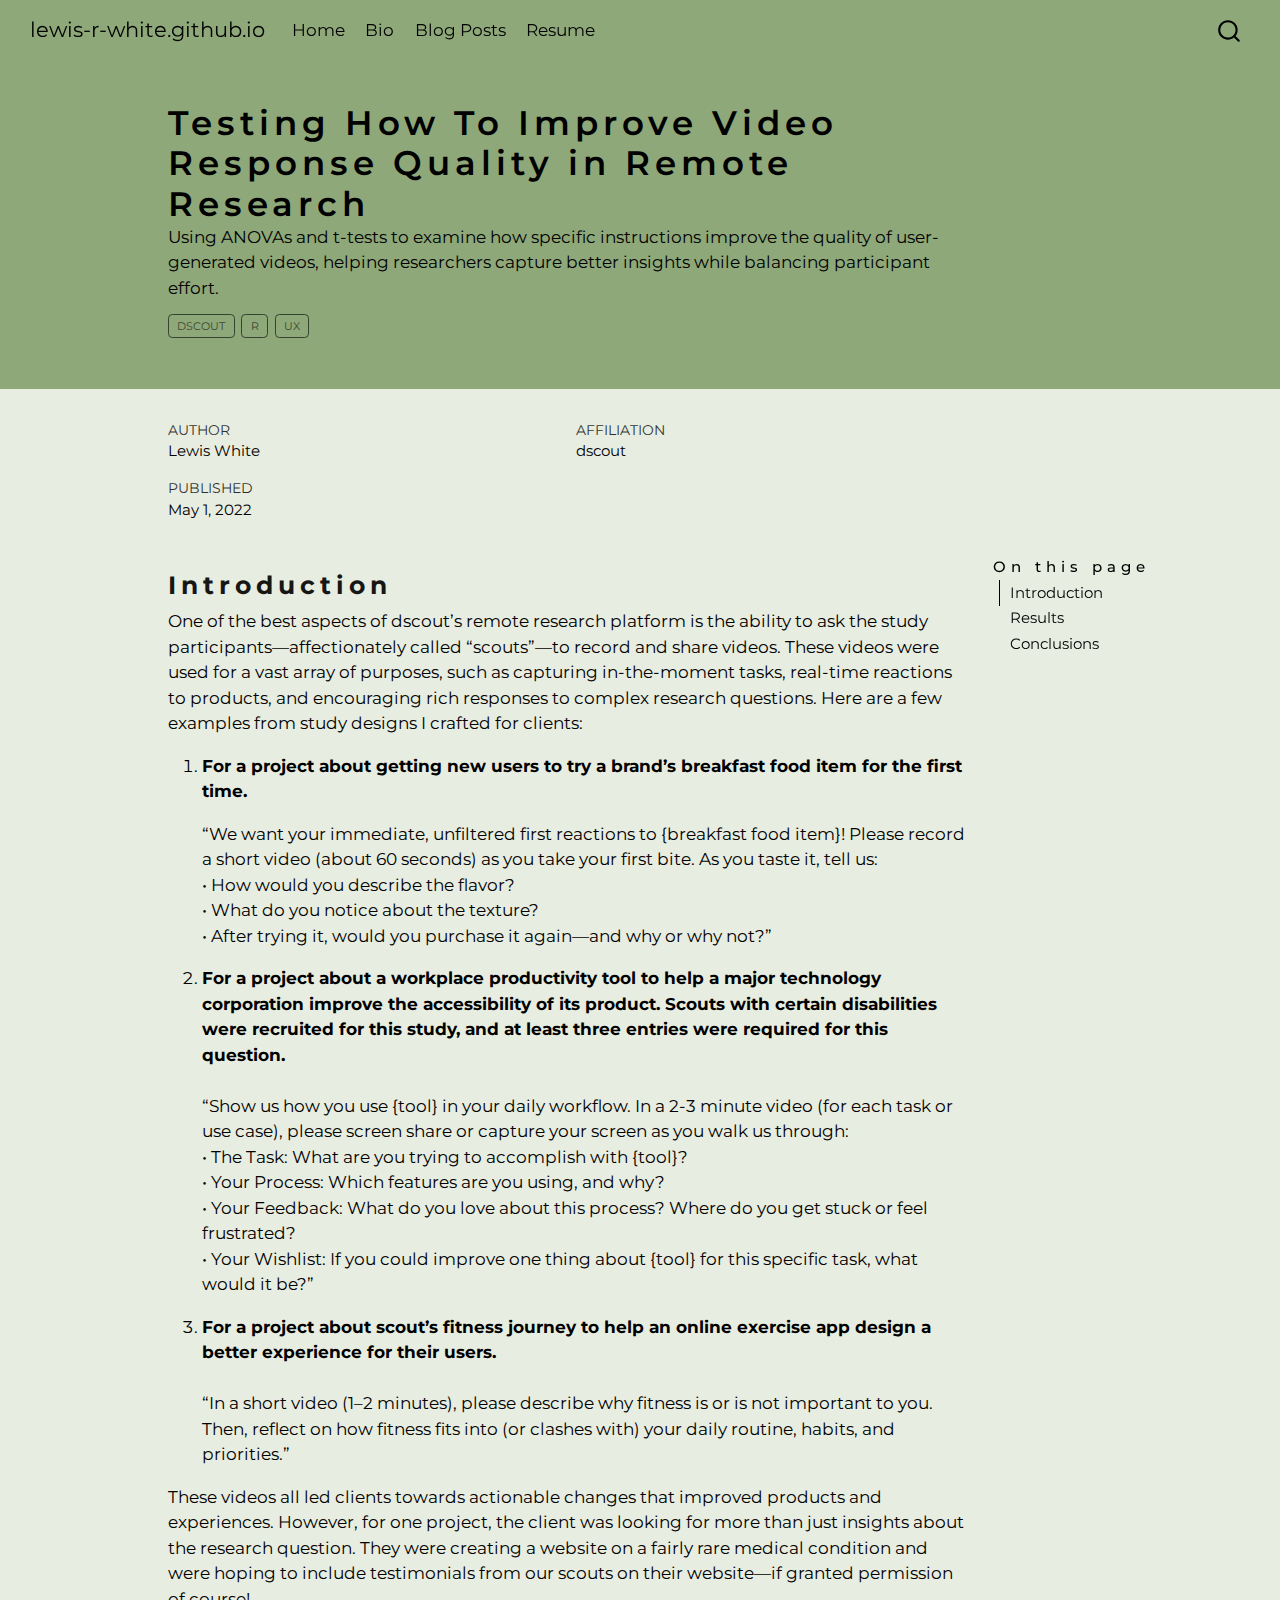
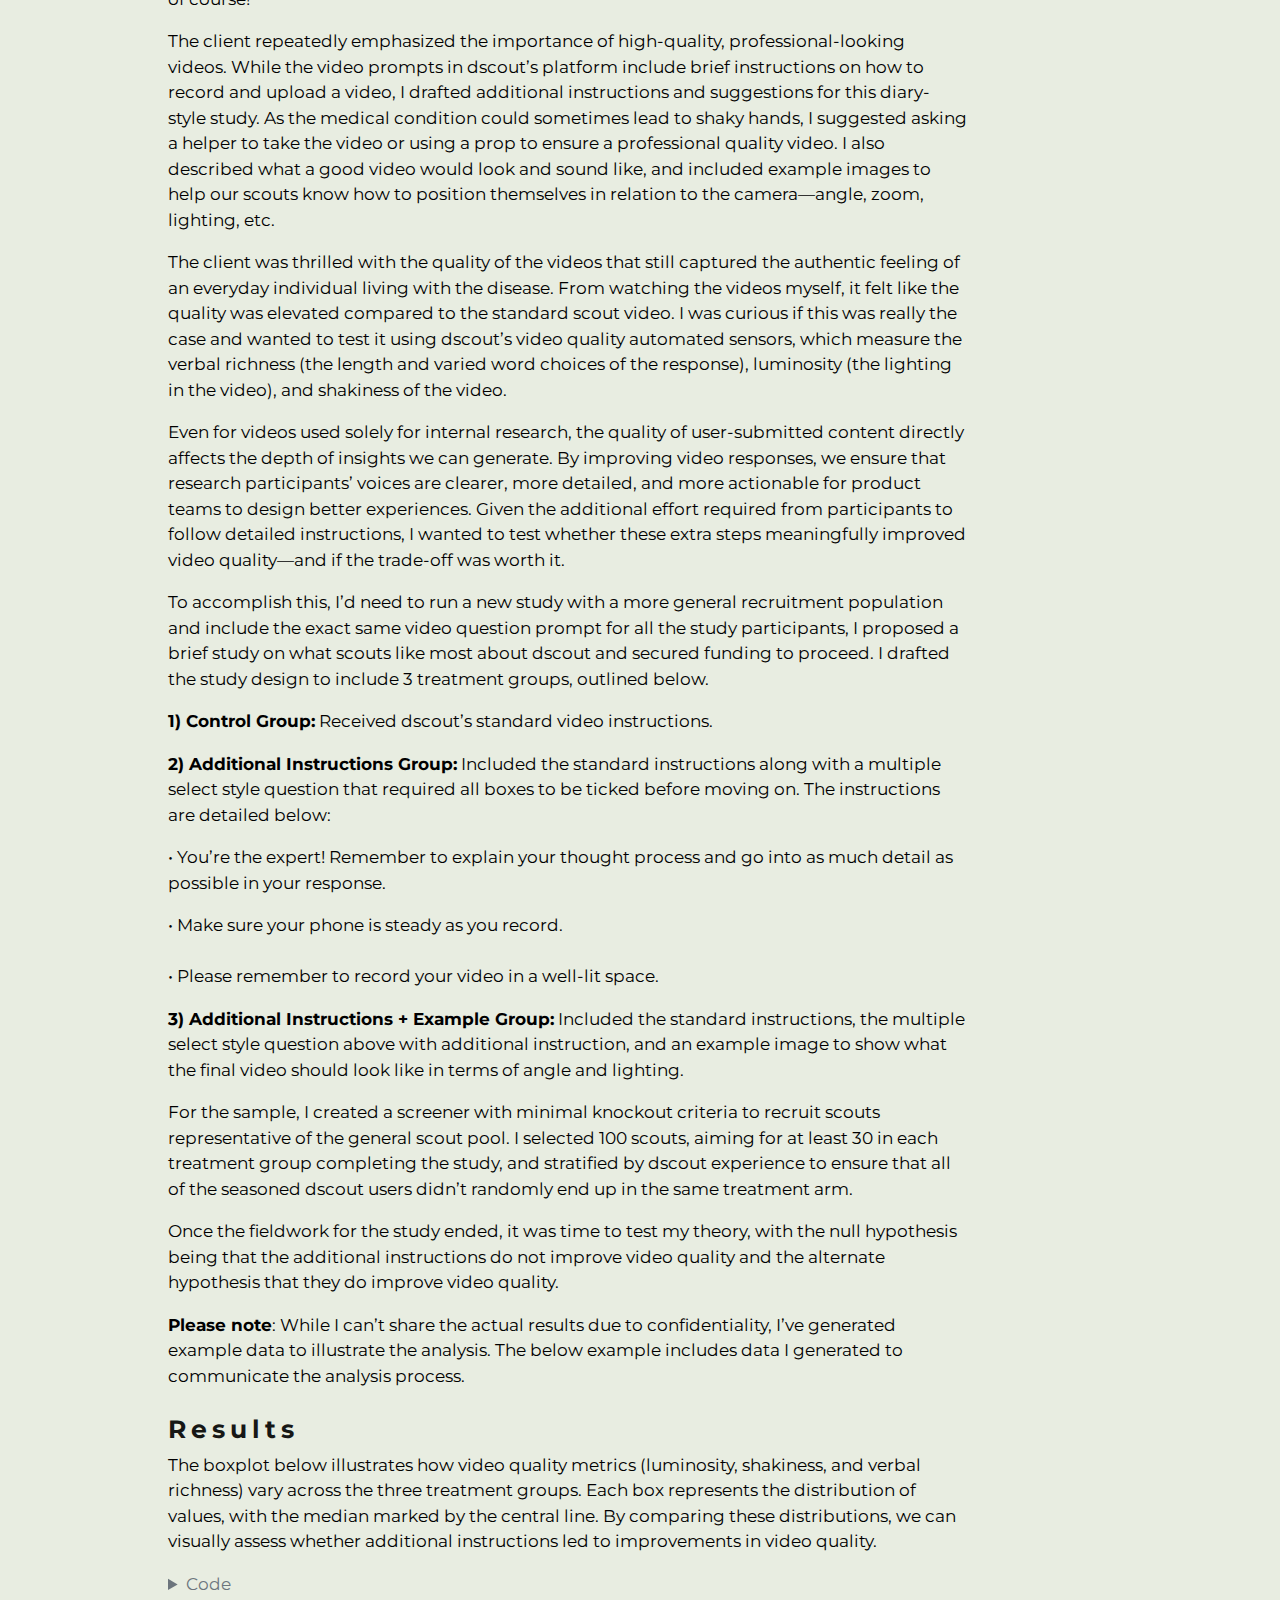
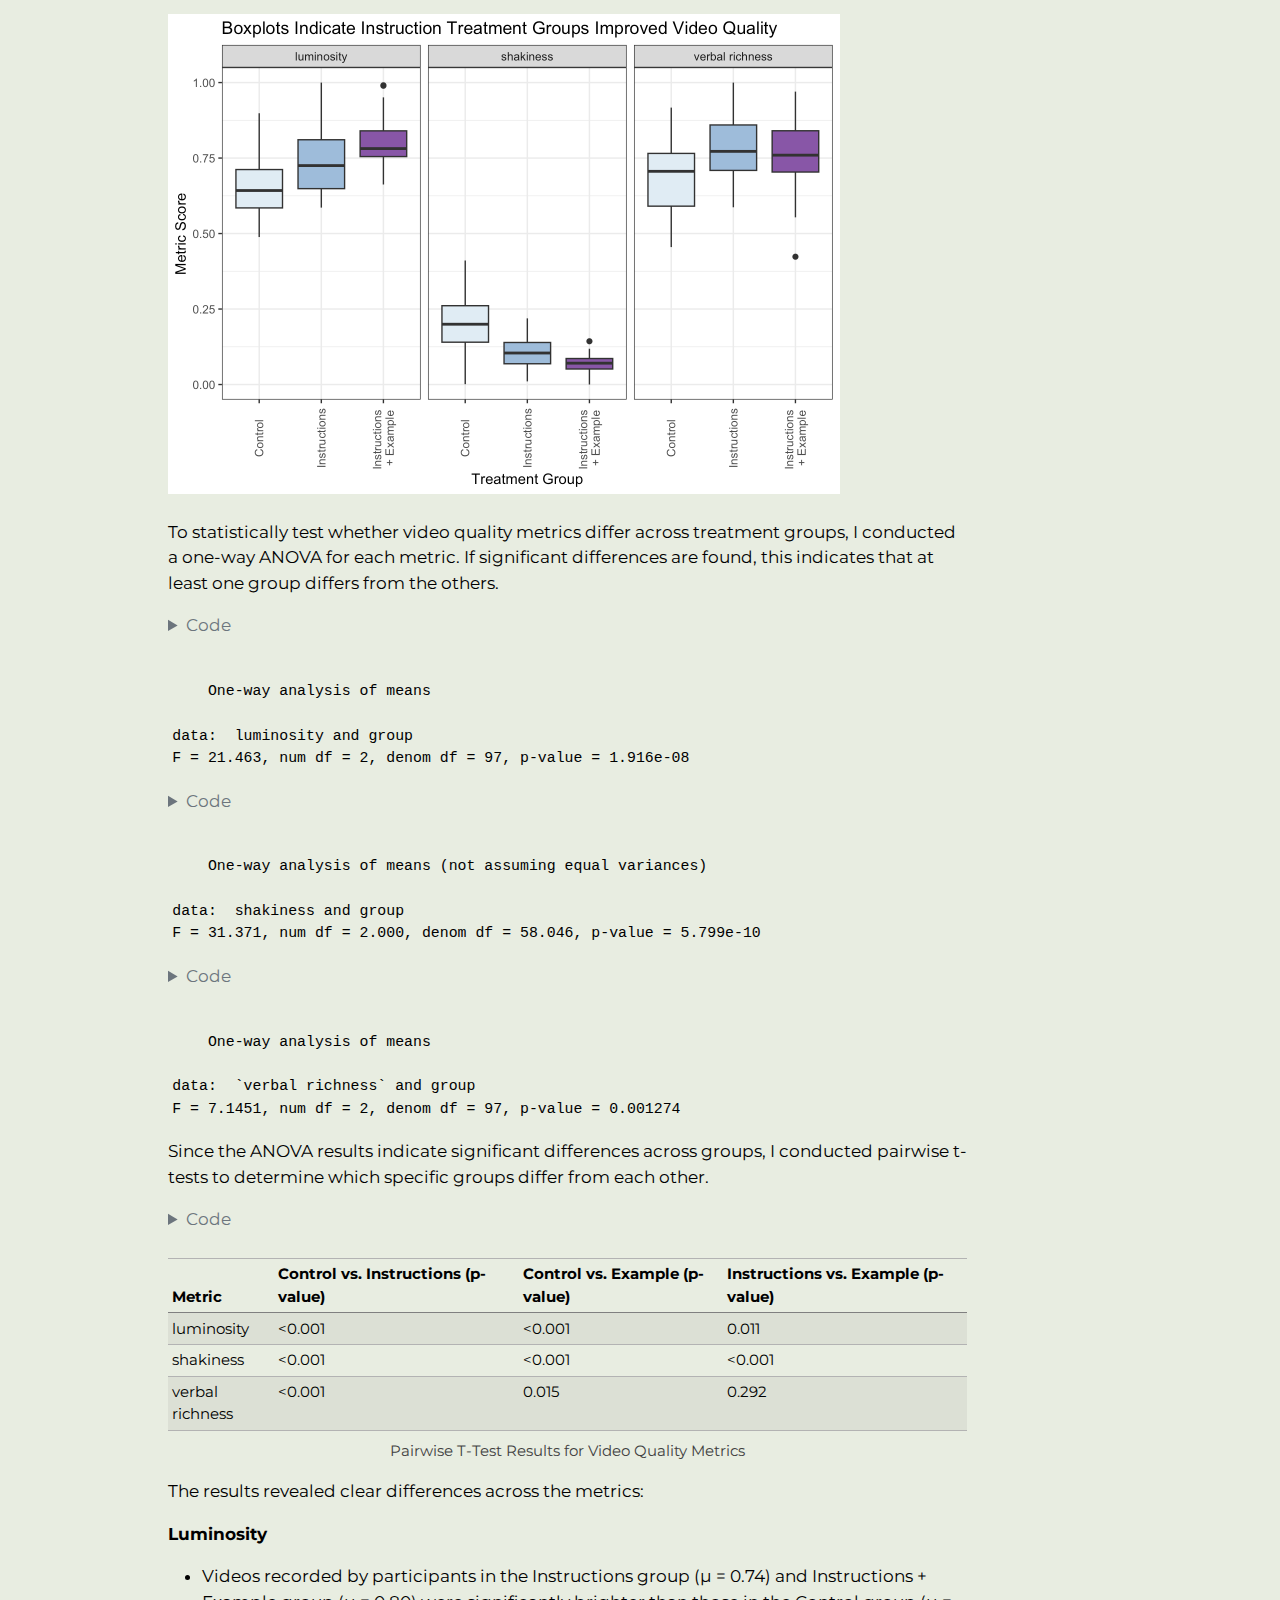
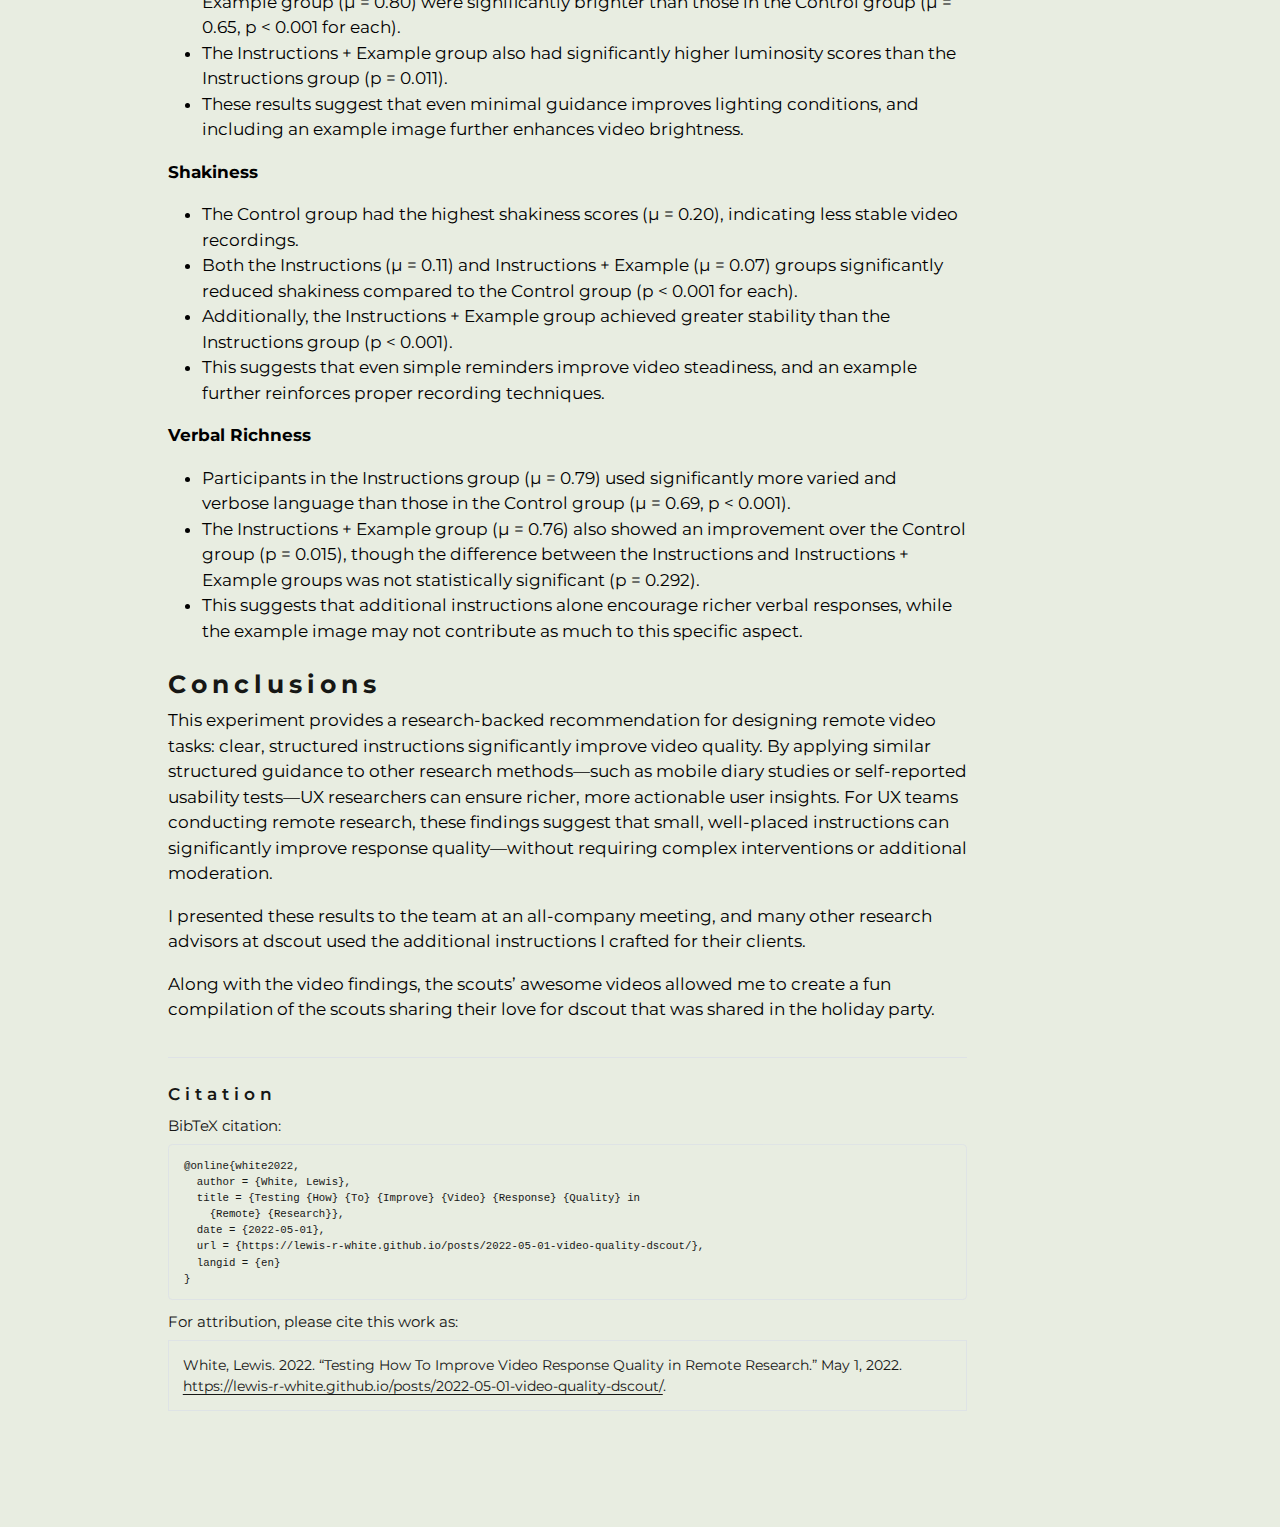
==== commit b728a6ca: "adding blog post on impact of heat on mental health preganncy cohort" ====
--- a/docs/posts/2022-05-01-video-quality-dscout/index.html
+++ b/docs/posts/2022-05-01-video-quality-dscout/index.html
@@ -2,7 +2,7 @@
 <html xmlns="http://www.w3.org/1999/xhtml" lang="en" xml:lang="en"><head>
 
 <meta charset="utf-8">
-<meta name="generator" content="quarto-1.3.450">
+<meta name="generator" content="quarto-1.4.553">
 
 <meta name="viewport" content="width=device-width, initial-scale=1.0, user-scalable=yes">
 
@@ -25,7 +25,7 @@
 }
 /* CSS for syntax highlighting */
 pre > code.sourceCode { white-space: pre; position: relative; }
-pre > code.sourceCode > span { display: inline-block; line-height: 1.25; }
+pre > code.sourceCode > span { line-height: 1.25; }
 pre > code.sourceCode > span:empty { height: 1.2em; }
 .sourceCode { overflow: visible; }
 code.sourceCode > span { color: inherit; text-decoration: inherit; }
@@ -82,7 +82,13 @@
   "collapse-after": 3,
   "panel-placement": "end",
   "type": "overlay",
-  "limit": 20,
+  "limit": 50,
+  "keyboard-shortcut": [
+    "f",
+    "/",
+    "s"
+  ],
+  "show-item-context": false,
   "language": {
     "search-no-results-text": "No results",
     "search-matching-documents-text": "matching documents",
@@ -91,6 +97,7 @@
     "search-more-match-text": "more match in this document",
     "search-more-matches-text": "more matches in this document",
     "search-clear-button-title": "Clear",
+    "search-text-placeholder": "",
     "search-detached-cancel-button-title": "Cancel",
     "search-submit-button-title": "Submit",
     "search-label": "Search"
@@ -103,10 +110,10 @@
 <body class="nav-fixed">
 
 <div id="quarto-search-results"></div>
-  <header id="quarto-header" class="headroom fixed-top">
-    <nav class="navbar navbar-expand-lg navbar-dark ">
+  <header id="quarto-header" class="headroom fixed-top quarto-banner">
+    <nav class="navbar navbar-expand-lg " data-bs-theme="dark">
       <div class="navbar-container container-fluid">
-      <div class="navbar-brand-container">
+      <div class="navbar-brand-container mx-auto">
     <a class="navbar-brand" href="../../index.html">
     <span class="navbar-title">lewis-r-white.github.io</span>
     </a>
@@ -118,25 +125,25 @@
           <div class="collapse navbar-collapse" id="navbarCollapse">
             <ul class="navbar-nav navbar-nav-scroll me-auto">
   <li class="nav-item">
-    <a class="nav-link" href="../../index.html" rel="" target="">
- <span class="menu-text">Home</span></a>
+    <a class="nav-link" href="../../index.html"> 
+<span class="menu-text">Home</span></a>
   </li>  
   <li class="nav-item">
-    <a class="nav-link" href="../../about.html" rel="" target="">
- <span class="menu-text">Bio</span></a>
+    <a class="nav-link" href="../../about.html"> 
+<span class="menu-text">Bio</span></a>
   </li>  
   <li class="nav-item">
-    <a class="nav-link" href="../../Posts.html" rel="" target="">
- <span class="menu-text">Blog Posts</span></a>
+    <a class="nav-link" href="../../Posts.html"> 
+<span class="menu-text">Blog Posts</span></a>
   </li>  
   <li class="nav-item">
-    <a class="nav-link" href="../../resume.pdf" rel="" target="">
- <span class="menu-text">Resume</span></a>
+    <a class="nav-link" href="../../resume.pdf"> 
+<span class="menu-text">Resume</span></a>
   </li>  
 </ul>
-            <div class="quarto-navbar-tools ms-auto">
-</div>
           </div> <!-- /navcollapse -->
+          <div class="quarto-navbar-tools">
+</div>
       </div> <!-- /container-fluid -->
     </nav>
 </header>
@@ -165,12 +172,12 @@
       <div class="quarto-title-meta-contents">
       <p class="author"><a href="https://lewis-r-white.github.io/">Lewis White</a> </p>
     </div>
-      <div class="quarto-title-meta-contents">
+    <div class="quarto-title-meta-contents">
           <p class="affiliation">
               dscout
             </p>
         </div>
-      </div>
+    </div>
 
   <div class="quarto-title-meta">
 
@@ -202,6 +209,7 @@
     </div>
 <!-- main -->
 <main class="content quarto-banner-title-block" id="quarto-document-content">
+
 
 
 
@@ -247,7 +255,7 @@
 <h3 class="anchored" data-anchor-id="results">Results</h3>
 <p>The boxplot below illustrates how video quality metrics (luminosity, shakiness, and verbal richness) vary across the three treatment groups. Each box represents the distribution of values, with the median marked by the central line. By comparing these distributions, we can visually assess whether additional instructions led to improvements in video quality.</p>
 <div class="cell">
-<details>
+<details class="code-fold">
 <summary>Code</summary>
 <div class="sourceCode cell-code" id="cb1"><pre class="sourceCode r code-with-copy"><code class="sourceCode r"><span id="cb1-1"><a href="#cb1-1" aria-hidden="true" tabindex="-1"></a>video_qual_df <span class="sc">%&gt;%</span></span>
 <span id="cb1-2"><a href="#cb1-2" aria-hidden="true" tabindex="-1"></a>  <span class="fu">pivot_longer</span>(<span class="at">cols =</span> <span class="fu">c</span>(luminosity, shakiness, <span class="st">"verbal richness"</span>), <span class="at">names_to =</span> <span class="st">"metric"</span>) <span class="sc">%&gt;%</span></span>
@@ -266,12 +274,16 @@
 <span id="cb1-15"><a href="#cb1-15" aria-hidden="true" tabindex="-1"></a>  <span class="fu">theme</span>(<span class="at">axis.text.x =</span> <span class="fu">element_text</span>(<span class="at">angle =</span> <span class="dv">90</span>, <span class="at">hjust =</span> <span class="fl">0.5</span>, <span class="at">vjust =</span> <span class="fl">0.5</span>))</span></code><button title="Copy to Clipboard" class="code-copy-button"><i class="bi"></i></button></pre></div>
 </details>
 <div class="cell-output-display">
-<p><img src="index_files/figure-html/unnamed-chunk-2-1.png" class="img-fluid" width="672"></p>
+<div>
+<figure class="figure">
+<p><img src="index_files/figure-html/unnamed-chunk-2-1.png" class="img-fluid figure-img" width="672"></p>
+</figure>
+</div>
 </div>
 </div>
 <p>To statistically test whether video quality metrics differ across treatment groups, I conducted a one-way ANOVA for each metric. If significant differences are found, this indicates that at least one group differs from the others.</p>
 <div class="cell">
-<details>
+<details class="code-fold">
 <summary>Code</summary>
 <div class="sourceCode cell-code" id="cb2"><pre class="sourceCode r code-with-copy"><code class="sourceCode r"><span id="cb2-1"><a href="#cb2-1" aria-hidden="true" tabindex="-1"></a><span class="co"># Run ANOVA for each metric</span></span>
 <span id="cb2-2"><a href="#cb2-2" aria-hidden="true" tabindex="-1"></a></span>
@@ -286,7 +298,7 @@
 data:  luminosity and group
 F = 21.463, num df = 2, denom df = 97, p-value = 1.916e-08</code></pre>
 </div>
-<details>
+<details class="code-fold">
 <summary>Code</summary>
 <div class="sourceCode cell-code" id="cb4"><pre class="sourceCode r code-with-copy"><code class="sourceCode r"><span id="cb4-1"><a href="#cb4-1" aria-hidden="true" tabindex="-1"></a><span class="co"># shakiness</span></span>
 <span id="cb4-2"><a href="#cb4-2" aria-hidden="true" tabindex="-1"></a>anova_shakiness <span class="ot">&lt;-</span> <span class="fu">oneway.test</span>(shakiness <span class="sc">~</span> group, <span class="at">data =</span> video_qual_df, <span class="at">var.equal =</span> <span class="cn">FALSE</span>)  <span class="co"># Welch’s ANOVA because unequal variance</span></span>
@@ -299,7 +311,7 @@
 data:  shakiness and group
 F = 31.371, num df = 2.000, denom df = 58.046, p-value = 5.799e-10</code></pre>
 </div>
-<details>
+<details class="code-fold">
 <summary>Code</summary>
 <div class="sourceCode cell-code" id="cb6"><pre class="sourceCode r code-with-copy"><code class="sourceCode r"><span id="cb6-1"><a href="#cb6-1" aria-hidden="true" tabindex="-1"></a><span class="co"># Verbal richness</span></span>
 <span id="cb6-2"><a href="#cb6-2" aria-hidden="true" tabindex="-1"></a>anova_verbal <span class="ot">&lt;-</span> <span class="fu">oneway.test</span>(<span class="st">`</span><span class="at">verbal richness</span><span class="st">`</span> <span class="sc">~</span> group, <span class="at">data =</span> video_qual_df, <span class="at">var.equal =</span> <span class="cn">TRUE</span>)</span>
@@ -315,7 +327,7 @@
 </div>
 <p>Since the ANOVA results indicate significant differences across groups, I conducted pairwise t-tests to determine which specific groups differ from each other.</p>
 <div class="cell">
-<details>
+<details class="code-fold">
 <summary>Code</summary>
 <div class="sourceCode cell-code" id="cb8"><pre class="sourceCode r code-with-copy"><code class="sourceCode r"><span id="cb8-1"><a href="#cb8-1" aria-hidden="true" tabindex="-1"></a><span class="co"># Pairwise t-tests </span></span>
 <span id="cb8-2"><a href="#cb8-2" aria-hidden="true" tabindex="-1"></a><span class="co"># Format pairwise test results, replacing p-values &lt;0.001 with "&lt;0.001"</span></span>
@@ -418,7 +430,7 @@
 
 </section>
 
-<div id="quarto-appendix" class="default"><section class="quarto-appendix-contents"><h2 class="anchored quarto-appendix-heading">Citation</h2><div><div class="quarto-appendix-secondary-label">BibTeX citation:</div><pre class="sourceCode code-with-copy quarto-appendix-bibtex"><code class="sourceCode bibtex">@online{white2022,
+<div id="quarto-appendix" class="default"><section class="quarto-appendix-contents" id="quarto-citation"><h2 class="anchored quarto-appendix-heading">Citation</h2><div><div class="quarto-appendix-secondary-label">BibTeX citation:</div><pre class="sourceCode code-with-copy quarto-appendix-bibtex"><code class="sourceCode bibtex">@online{white2022,
   author = {White, Lewis},
   title = {Testing {How} {To} {Improve} {Video} {Response} {Quality} in
     {Remote} {Research}},
@@ -509,10 +521,27 @@
     // clear code selection
     e.clearSelection();
   });
-  function tippyHover(el, contentFn) {
+    var localhostRegex = new RegExp(/^(?:http|https):\/\/localhost\:?[0-9]*\//);
+    var mailtoRegex = new RegExp(/^mailto:/);
+      var filterRegex = new RegExp('/' + window.location.host + '/');
+    var isInternal = (href) => {
+        return filterRegex.test(href) || localhostRegex.test(href) || mailtoRegex.test(href);
+    }
+    // Inspect non-navigation links and adorn them if external
+ 	var links = window.document.querySelectorAll('a[href]:not(.nav-link):not(.navbar-brand):not(.toc-action):not(.sidebar-link):not(.sidebar-item-toggle):not(.pagination-link):not(.no-external):not([aria-hidden]):not(.dropdown-item):not(.quarto-navigation-tool)');
+    for (var i=0; i<links.length; i++) {
+      const link = links[i];
+      if (!isInternal(link.href)) {
+        // undo the damage that might have been done by quarto-nav.js in the case of
+        // links that we want to consider external
+        if (link.dataset.originalHref !== undefined) {
+          link.href = link.dataset.originalHref;
+        }
+      }
+    }
+  function tippyHover(el, contentFn, onTriggerFn, onUntriggerFn) {
     const config = {
       allowHTML: true,
-      content: contentFn,
       maxWidth: 500,
       delay: 100,
       arrow: false,
@@ -522,8 +551,17 @@
       interactive: true,
       interactiveBorder: 10,
       theme: 'quarto',
-      placement: 'bottom-start'
+      placement: 'bottom-start',
     };
+    if (contentFn) {
+      config.content = contentFn;
+    }
+    if (onTriggerFn) {
+      config.onTrigger = onTriggerFn;
+    }
+    if (onUntriggerFn) {
+      config.onUntrigger = onUntriggerFn;
+    }
     window.tippy(el, config); 
   }
   const noterefs = window.document.querySelectorAll('a[role="doc-noteref"]');
@@ -535,7 +573,130 @@
       try { href = new URL(href).hash; } catch {}
       const id = href.replace(/^#\/?/, "");
       const note = window.document.getElementById(id);
-      return note.innerHTML;
+      if (note) {
+        return note.innerHTML;
+      } else {
+        return "";
+      }
+    });
+  }
+  const xrefs = window.document.querySelectorAll('a.quarto-xref');
+  const processXRef = (id, note) => {
+    // Strip column container classes
+    const stripColumnClz = (el) => {
+      el.classList.remove("page-full", "page-columns");
+      if (el.children) {
+        for (const child of el.children) {
+          stripColumnClz(child);
+        }
+      }
+    }
+    stripColumnClz(note)
+    if (id === null || id.startsWith('sec-')) {
+      // Special case sections, only their first couple elements
+      const container = document.createElement("div");
+      if (note.children && note.children.length > 2) {
+        container.appendChild(note.children[0].cloneNode(true));
+        for (let i = 1; i < note.children.length; i++) {
+          const child = note.children[i];
+          if (child.tagName === "P" && child.innerText === "") {
+            continue;
+          } else {
+            container.appendChild(child.cloneNode(true));
+            break;
+          }
+        }
+        if (window.Quarto?.typesetMath) {
+          window.Quarto.typesetMath(container);
+        }
+        return container.innerHTML
+      } else {
+        if (window.Quarto?.typesetMath) {
+          window.Quarto.typesetMath(note);
+        }
+        return note.innerHTML;
+      }
+    } else {
+      // Remove any anchor links if they are present
+      const anchorLink = note.querySelector('a.anchorjs-link');
+      if (anchorLink) {
+        anchorLink.remove();
+      }
+      if (window.Quarto?.typesetMath) {
+        window.Quarto.typesetMath(note);
+      }
+      // TODO in 1.5, we should make sure this works without a callout special case
+      if (note.classList.contains("callout")) {
+        return note.outerHTML;
+      } else {
+        return note.innerHTML;
+      }
+    }
+  }
+  for (var i=0; i<xrefs.length; i++) {
+    const xref = xrefs[i];
+    tippyHover(xref, undefined, function(instance) {
+      instance.disable();
+      let url = xref.getAttribute('href');
+      let hash = undefined; 
+      if (url.startsWith('#')) {
+        hash = url;
+      } else {
+        try { hash = new URL(url).hash; } catch {}
+      }
+      if (hash) {
+        const id = hash.replace(/^#\/?/, "");
+        const note = window.document.getElementById(id);
+        if (note !== null) {
+          try {
+            const html = processXRef(id, note.cloneNode(true));
+            instance.setContent(html);
+          } finally {
+            instance.enable();
+            instance.show();
+          }
+        } else {
+          // See if we can fetch this
+          fetch(url.split('#')[0])
+          .then(res => res.text())
+          .then(html => {
+            const parser = new DOMParser();
+            const htmlDoc = parser.parseFromString(html, "text/html");
+            const note = htmlDoc.getElementById(id);
+            if (note !== null) {
+              const html = processXRef(id, note);
+              instance.setContent(html);
+            } 
+          }).finally(() => {
+            instance.enable();
+            instance.show();
+          });
+        }
+      } else {
+        // See if we can fetch a full url (with no hash to target)
+        // This is a special case and we should probably do some content thinning / targeting
+        fetch(url)
+        .then(res => res.text())
+        .then(html => {
+          const parser = new DOMParser();
+          const htmlDoc = parser.parseFromString(html, "text/html");
+          const note = htmlDoc.querySelector('main.content');
+          if (note !== null) {
+            // This should only happen for chapter cross references
+            // (since there is no id in the URL)
+            // remove the first header
+            if (note.children.length > 0 && note.children[0].tagName === "HEADER") {
+              note.children[0].remove();
+            }
+            const html = processXRef(null, note);
+            instance.setContent(html);
+          } 
+        }).finally(() => {
+          instance.enable();
+          instance.show();
+        });
+      }
+    }, function(instance) {
     });
   }
       let selectedAnnoteEl;
@@ -579,6 +740,7 @@
             }
             div.style.top = top - 2 + "px";
             div.style.height = height + 4 + "px";
+            div.style.left = 0;
             let gutterDiv = window.document.getElementById("code-annotation-line-highlight-gutter");
             if (gutterDiv === null) {
               gutterDiv = window.document.createElement("div");
@@ -604,6 +766,32 @@
         });
         selectedAnnoteEl = undefined;
       };
+        // Handle positioning of the toggle
+    window.addEventListener(
+      "resize",
+      throttle(() => {
+        elRect = undefined;
+        if (selectedAnnoteEl) {
+          selectCodeLines(selectedAnnoteEl);
+        }
+      }, 10)
+    );
+    function throttle(fn, ms) {
+    let throttle = false;
+    let timer;
+      return (...args) => {
+        if(!throttle) { // first call gets through
+            fn.apply(this, args);
+            throttle = true;
+        } else { // all the others get throttled
+            if(timer) clearTimeout(timer); // cancel #2
+            timer = setTimeout(() => {
+              fn.apply(this, args);
+              timer = throttle = false;
+            }, ms);
+        }
+      };
+    }
       // Attach click handler to the DT
       const annoteDls = window.document.querySelectorAll('dt[data-target-cell]');
       for (const annoteDlNode of annoteDls) {
@@ -667,4 +855,5 @@
 
 
 
+
 </body></html>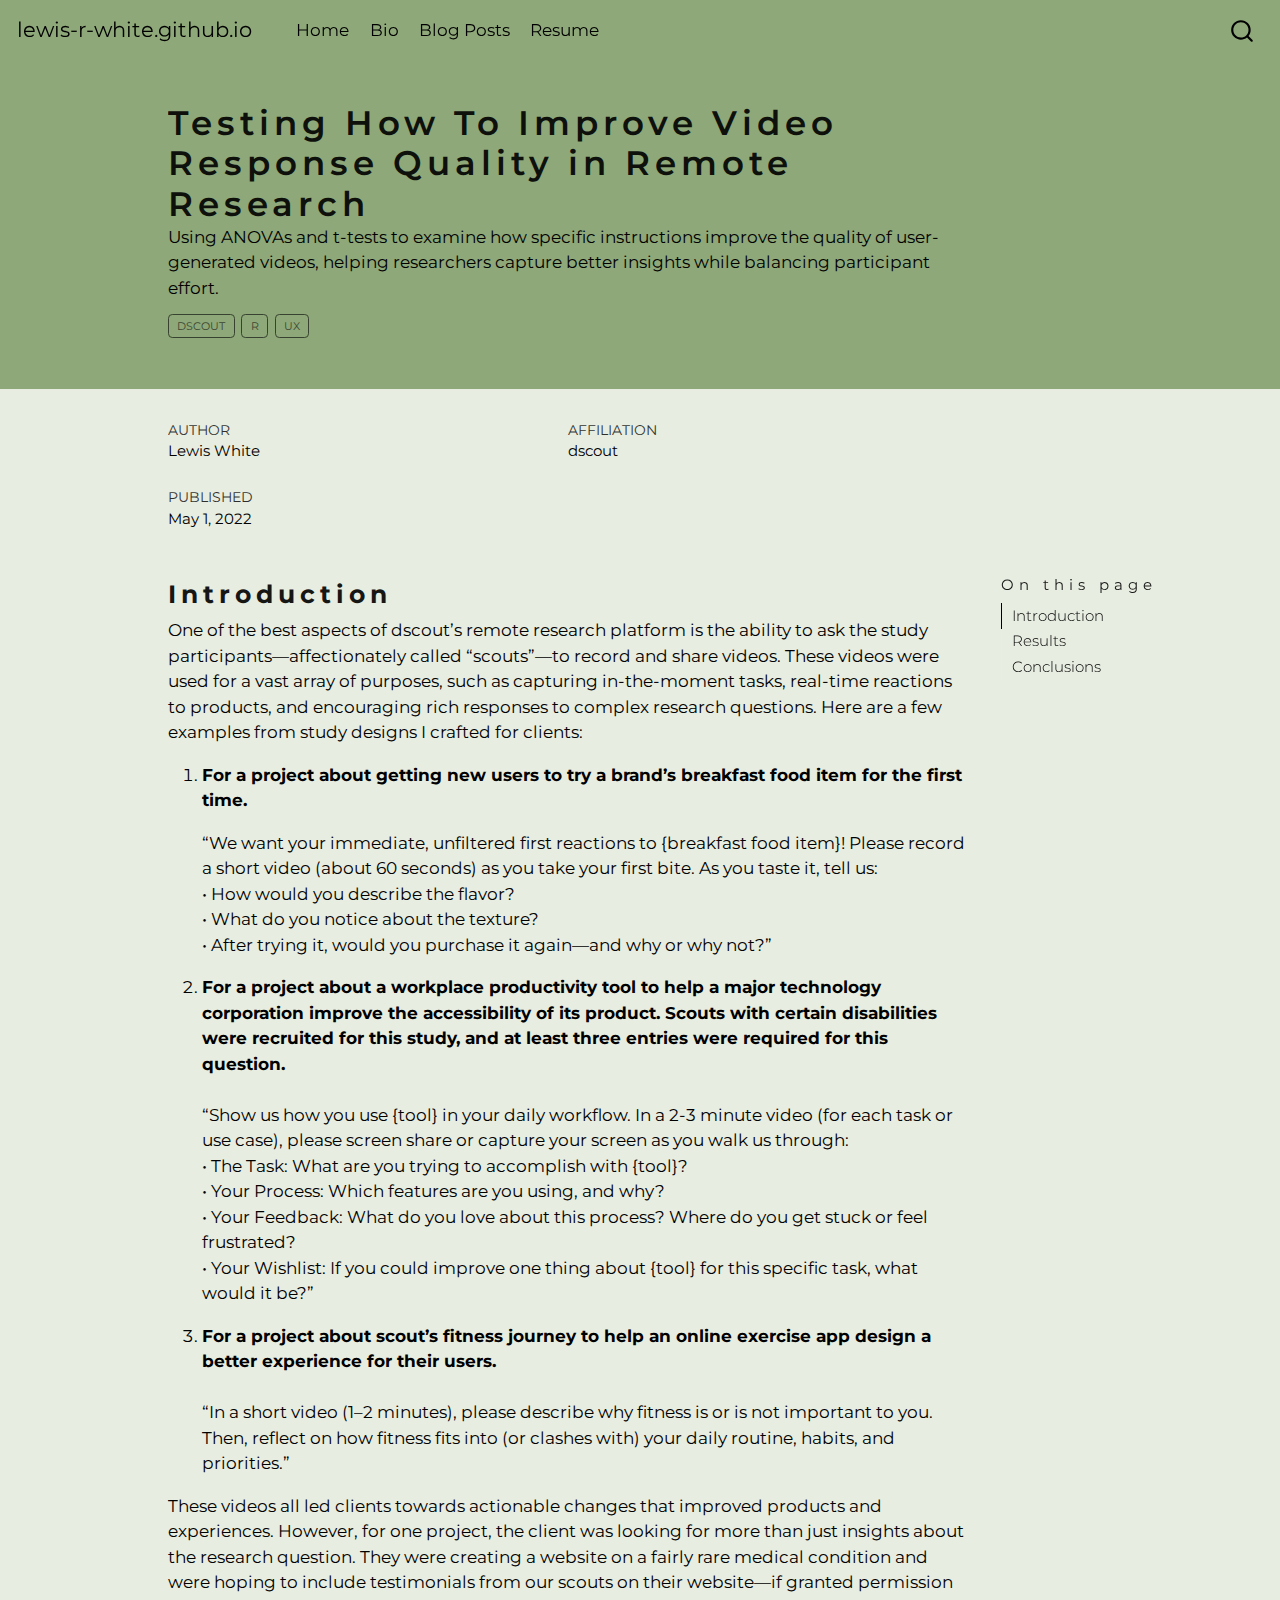
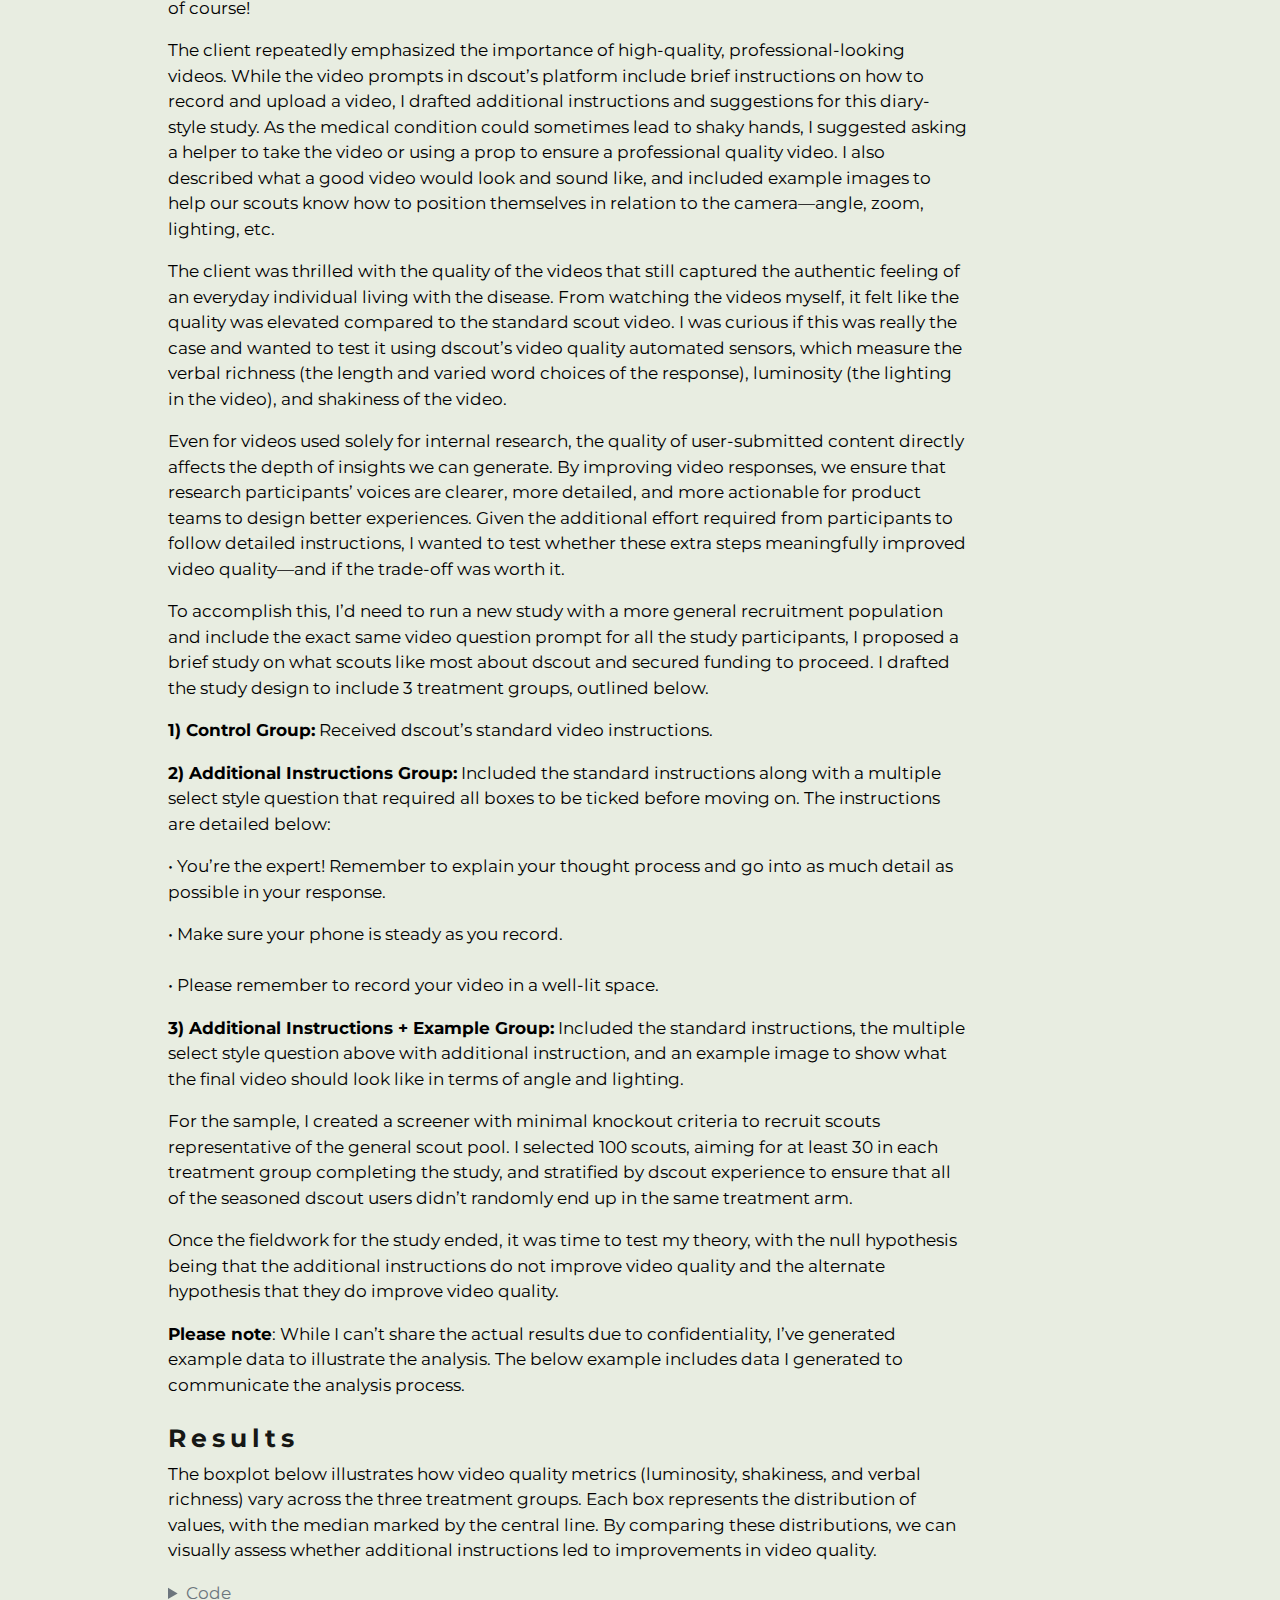
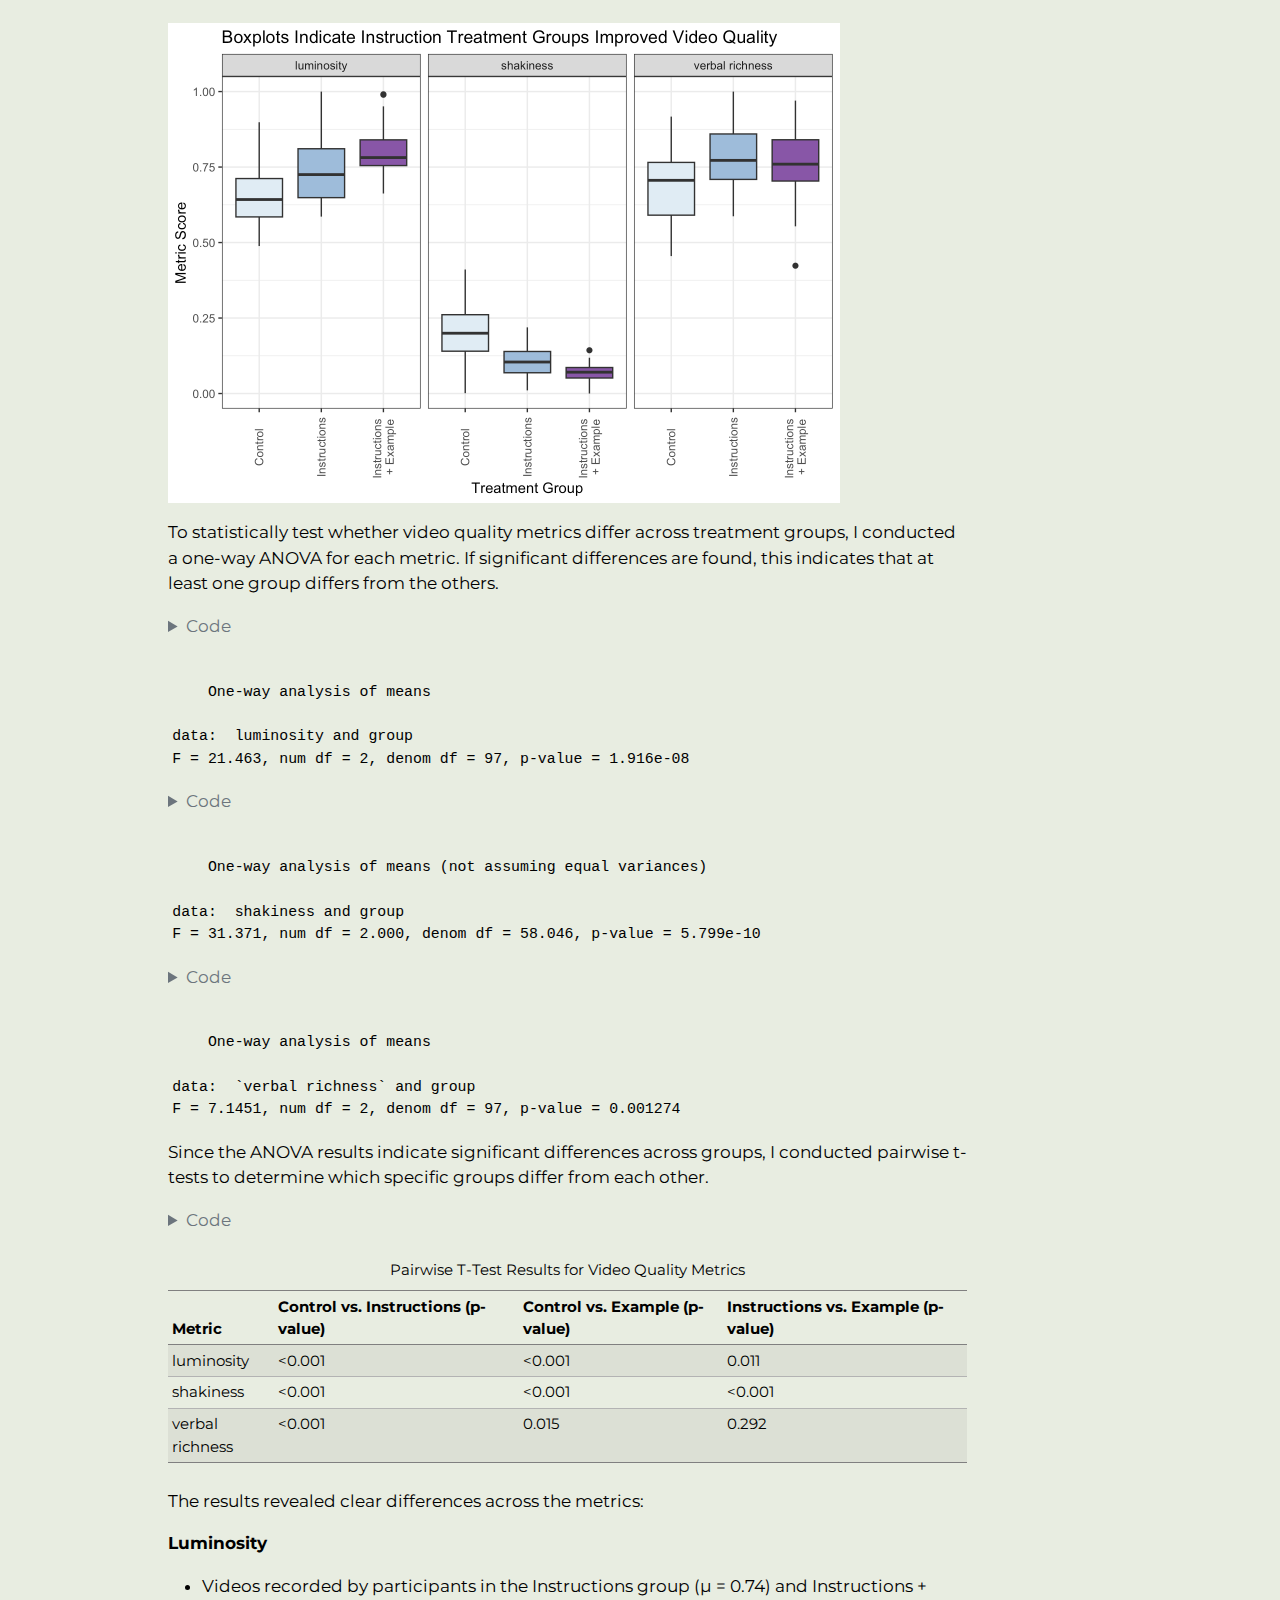
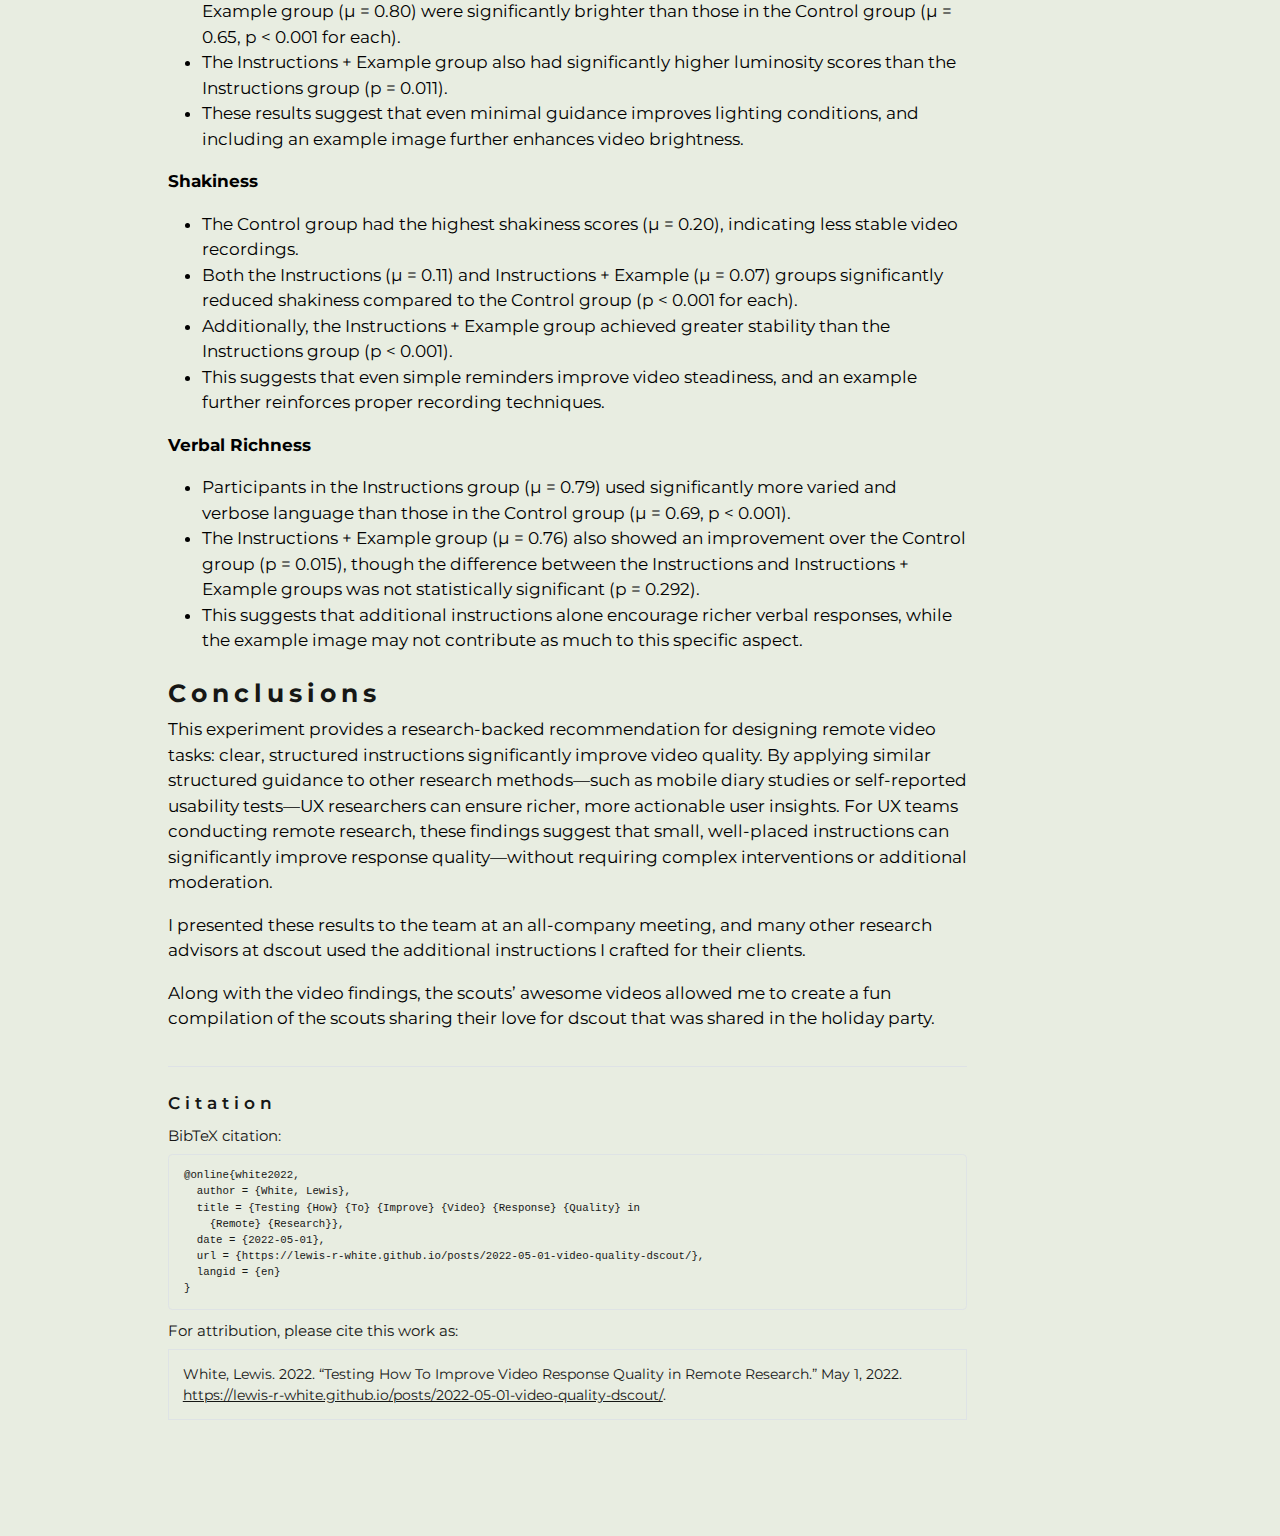
==== commit a5534ad3: "updating resume" ====
--- a/docs/posts/2022-05-01-video-quality-dscout/index.html
+++ b/docs/posts/2022-05-01-video-quality-dscout/index.html
@@ -2,7 +2,7 @@
 <html xmlns="http://www.w3.org/1999/xhtml" lang="en" xml:lang="en"><head>
 
 <meta charset="utf-8">
-<meta name="generator" content="quarto-1.4.553">
+<meta name="generator" content="quarto-1.3.450">
 
 <meta name="viewport" content="width=device-width, initial-scale=1.0, user-scalable=yes">
 
@@ -25,7 +25,7 @@
 }
 /* CSS for syntax highlighting */
 pre > code.sourceCode { white-space: pre; position: relative; }
-pre > code.sourceCode > span { line-height: 1.25; }
+pre > code.sourceCode > span { display: inline-block; line-height: 1.25; }
 pre > code.sourceCode > span:empty { height: 1.2em; }
 .sourceCode { overflow: visible; }
 code.sourceCode > span { color: inherit; text-decoration: inherit; }
@@ -82,13 +82,7 @@
   "collapse-after": 3,
   "panel-placement": "end",
   "type": "overlay",
-  "limit": 50,
-  "keyboard-shortcut": [
-    "f",
-    "/",
-    "s"
-  ],
-  "show-item-context": false,
+  "limit": 20,
   "language": {
     "search-no-results-text": "No results",
     "search-matching-documents-text": "matching documents",
@@ -97,7 +91,6 @@
     "search-more-match-text": "more match in this document",
     "search-more-matches-text": "more matches in this document",
     "search-clear-button-title": "Clear",
-    "search-text-placeholder": "",
     "search-detached-cancel-button-title": "Cancel",
     "search-submit-button-title": "Submit",
     "search-label": "Search"
@@ -110,10 +103,10 @@
 <body class="nav-fixed">
 
 <div id="quarto-search-results"></div>
-  <header id="quarto-header" class="headroom fixed-top quarto-banner">
-    <nav class="navbar navbar-expand-lg " data-bs-theme="dark">
+  <header id="quarto-header" class="headroom fixed-top">
+    <nav class="navbar navbar-expand-lg navbar-dark ">
       <div class="navbar-container container-fluid">
-      <div class="navbar-brand-container mx-auto">
+      <div class="navbar-brand-container">
     <a class="navbar-brand" href="../../index.html">
     <span class="navbar-title">lewis-r-white.github.io</span>
     </a>
@@ -125,25 +118,25 @@
           <div class="collapse navbar-collapse" id="navbarCollapse">
             <ul class="navbar-nav navbar-nav-scroll me-auto">
   <li class="nav-item">
-    <a class="nav-link" href="../../index.html"> 
-<span class="menu-text">Home</span></a>
+    <a class="nav-link" href="../../index.html" rel="" target="">
+ <span class="menu-text">Home</span></a>
   </li>  
   <li class="nav-item">
-    <a class="nav-link" href="../../about.html"> 
-<span class="menu-text">Bio</span></a>
+    <a class="nav-link" href="../../about.html" rel="" target="">
+ <span class="menu-text">Bio</span></a>
   </li>  
   <li class="nav-item">
-    <a class="nav-link" href="../../Posts.html"> 
-<span class="menu-text">Blog Posts</span></a>
+    <a class="nav-link" href="../../Posts.html" rel="" target="">
+ <span class="menu-text">Blog Posts</span></a>
   </li>  
   <li class="nav-item">
-    <a class="nav-link" href="../../resume.pdf"> 
-<span class="menu-text">Resume</span></a>
+    <a class="nav-link" href="../../lewis_white_resume_2025027.pdf" rel="" target="">
+ <span class="menu-text">Resume</span></a>
   </li>  
 </ul>
+            <div class="quarto-navbar-tools ms-auto">
+</div>
           </div> <!-- /navcollapse -->
-          <div class="quarto-navbar-tools">
-</div>
       </div> <!-- /container-fluid -->
     </nav>
 </header>
@@ -172,12 +165,12 @@
       <div class="quarto-title-meta-contents">
       <p class="author"><a href="https://lewis-r-white.github.io/">Lewis White</a> </p>
     </div>
-    <div class="quarto-title-meta-contents">
+      <div class="quarto-title-meta-contents">
           <p class="affiliation">
               dscout
             </p>
         </div>
-    </div>
+      </div>
 
   <div class="quarto-title-meta">
 
@@ -209,7 +202,6 @@
     </div>
 <!-- main -->
 <main class="content quarto-banner-title-block" id="quarto-document-content">
-
 
 
 
@@ -255,7 +247,7 @@
 <h3 class="anchored" data-anchor-id="results">Results</h3>
 <p>The boxplot below illustrates how video quality metrics (luminosity, shakiness, and verbal richness) vary across the three treatment groups. Each box represents the distribution of values, with the median marked by the central line. By comparing these distributions, we can visually assess whether additional instructions led to improvements in video quality.</p>
 <div class="cell">
-<details class="code-fold">
+<details>
 <summary>Code</summary>
 <div class="sourceCode cell-code" id="cb1"><pre class="sourceCode r code-with-copy"><code class="sourceCode r"><span id="cb1-1"><a href="#cb1-1" aria-hidden="true" tabindex="-1"></a>video_qual_df <span class="sc">%&gt;%</span></span>
 <span id="cb1-2"><a href="#cb1-2" aria-hidden="true" tabindex="-1"></a>  <span class="fu">pivot_longer</span>(<span class="at">cols =</span> <span class="fu">c</span>(luminosity, shakiness, <span class="st">"verbal richness"</span>), <span class="at">names_to =</span> <span class="st">"metric"</span>) <span class="sc">%&gt;%</span></span>
@@ -274,16 +266,12 @@
 <span id="cb1-15"><a href="#cb1-15" aria-hidden="true" tabindex="-1"></a>  <span class="fu">theme</span>(<span class="at">axis.text.x =</span> <span class="fu">element_text</span>(<span class="at">angle =</span> <span class="dv">90</span>, <span class="at">hjust =</span> <span class="fl">0.5</span>, <span class="at">vjust =</span> <span class="fl">0.5</span>))</span></code><button title="Copy to Clipboard" class="code-copy-button"><i class="bi"></i></button></pre></div>
 </details>
 <div class="cell-output-display">
-<div>
-<figure class="figure">
-<p><img src="index_files/figure-html/unnamed-chunk-2-1.png" class="img-fluid figure-img" width="672"></p>
-</figure>
-</div>
+<p><img src="index_files/figure-html/unnamed-chunk-2-1.png" class="img-fluid" width="672"></p>
 </div>
 </div>
 <p>To statistically test whether video quality metrics differ across treatment groups, I conducted a one-way ANOVA for each metric. If significant differences are found, this indicates that at least one group differs from the others.</p>
 <div class="cell">
-<details class="code-fold">
+<details>
 <summary>Code</summary>
 <div class="sourceCode cell-code" id="cb2"><pre class="sourceCode r code-with-copy"><code class="sourceCode r"><span id="cb2-1"><a href="#cb2-1" aria-hidden="true" tabindex="-1"></a><span class="co"># Run ANOVA for each metric</span></span>
 <span id="cb2-2"><a href="#cb2-2" aria-hidden="true" tabindex="-1"></a></span>
@@ -298,7 +286,7 @@
 data:  luminosity and group
 F = 21.463, num df = 2, denom df = 97, p-value = 1.916e-08</code></pre>
 </div>
-<details class="code-fold">
+<details>
 <summary>Code</summary>
 <div class="sourceCode cell-code" id="cb4"><pre class="sourceCode r code-with-copy"><code class="sourceCode r"><span id="cb4-1"><a href="#cb4-1" aria-hidden="true" tabindex="-1"></a><span class="co"># shakiness</span></span>
 <span id="cb4-2"><a href="#cb4-2" aria-hidden="true" tabindex="-1"></a>anova_shakiness <span class="ot">&lt;-</span> <span class="fu">oneway.test</span>(shakiness <span class="sc">~</span> group, <span class="at">data =</span> video_qual_df, <span class="at">var.equal =</span> <span class="cn">FALSE</span>)  <span class="co"># Welch’s ANOVA because unequal variance</span></span>
@@ -311,7 +299,7 @@
 data:  shakiness and group
 F = 31.371, num df = 2.000, denom df = 58.046, p-value = 5.799e-10</code></pre>
 </div>
-<details class="code-fold">
+<details>
 <summary>Code</summary>
 <div class="sourceCode cell-code" id="cb6"><pre class="sourceCode r code-with-copy"><code class="sourceCode r"><span id="cb6-1"><a href="#cb6-1" aria-hidden="true" tabindex="-1"></a><span class="co"># Verbal richness</span></span>
 <span id="cb6-2"><a href="#cb6-2" aria-hidden="true" tabindex="-1"></a>anova_verbal <span class="ot">&lt;-</span> <span class="fu">oneway.test</span>(<span class="st">`</span><span class="at">verbal richness</span><span class="st">`</span> <span class="sc">~</span> group, <span class="at">data =</span> video_qual_df, <span class="at">var.equal =</span> <span class="cn">TRUE</span>)</span>
@@ -327,7 +315,7 @@
 </div>
 <p>Since the ANOVA results indicate significant differences across groups, I conducted pairwise t-tests to determine which specific groups differ from each other.</p>
 <div class="cell">
-<details class="code-fold">
+<details>
 <summary>Code</summary>
 <div class="sourceCode cell-code" id="cb8"><pre class="sourceCode r code-with-copy"><code class="sourceCode r"><span id="cb8-1"><a href="#cb8-1" aria-hidden="true" tabindex="-1"></a><span class="co"># Pairwise t-tests </span></span>
 <span id="cb8-2"><a href="#cb8-2" aria-hidden="true" tabindex="-1"></a><span class="co"># Format pairwise test results, replacing p-values &lt;0.001 with "&lt;0.001"</span></span>
@@ -430,7 +418,7 @@
 
 </section>
 
-<div id="quarto-appendix" class="default"><section class="quarto-appendix-contents" id="quarto-citation"><h2 class="anchored quarto-appendix-heading">Citation</h2><div><div class="quarto-appendix-secondary-label">BibTeX citation:</div><pre class="sourceCode code-with-copy quarto-appendix-bibtex"><code class="sourceCode bibtex">@online{white2022,
+<div id="quarto-appendix" class="default"><section class="quarto-appendix-contents"><h2 class="anchored quarto-appendix-heading">Citation</h2><div><div class="quarto-appendix-secondary-label">BibTeX citation:</div><pre class="sourceCode code-with-copy quarto-appendix-bibtex"><code class="sourceCode bibtex">@online{white2022,
   author = {White, Lewis},
   title = {Testing {How} {To} {Improve} {Video} {Response} {Quality} in
     {Remote} {Research}},
@@ -521,27 +509,10 @@
     // clear code selection
     e.clearSelection();
   });
-    var localhostRegex = new RegExp(/^(?:http|https):\/\/localhost\:?[0-9]*\//);
-    var mailtoRegex = new RegExp(/^mailto:/);
-      var filterRegex = new RegExp('/' + window.location.host + '/');
-    var isInternal = (href) => {
-        return filterRegex.test(href) || localhostRegex.test(href) || mailtoRegex.test(href);
-    }
-    // Inspect non-navigation links and adorn them if external
- 	var links = window.document.querySelectorAll('a[href]:not(.nav-link):not(.navbar-brand):not(.toc-action):not(.sidebar-link):not(.sidebar-item-toggle):not(.pagination-link):not(.no-external):not([aria-hidden]):not(.dropdown-item):not(.quarto-navigation-tool)');
-    for (var i=0; i<links.length; i++) {
-      const link = links[i];
-      if (!isInternal(link.href)) {
-        // undo the damage that might have been done by quarto-nav.js in the case of
-        // links that we want to consider external
-        if (link.dataset.originalHref !== undefined) {
-          link.href = link.dataset.originalHref;
-        }
-      }
-    }
-  function tippyHover(el, contentFn, onTriggerFn, onUntriggerFn) {
+  function tippyHover(el, contentFn) {
     const config = {
       allowHTML: true,
+      content: contentFn,
       maxWidth: 500,
       delay: 100,
       arrow: false,
@@ -551,17 +522,8 @@
       interactive: true,
       interactiveBorder: 10,
       theme: 'quarto',
-      placement: 'bottom-start',
+      placement: 'bottom-start'
     };
-    if (contentFn) {
-      config.content = contentFn;
-    }
-    if (onTriggerFn) {
-      config.onTrigger = onTriggerFn;
-    }
-    if (onUntriggerFn) {
-      config.onUntrigger = onUntriggerFn;
-    }
     window.tippy(el, config); 
   }
   const noterefs = window.document.querySelectorAll('a[role="doc-noteref"]');
@@ -573,130 +535,7 @@
       try { href = new URL(href).hash; } catch {}
       const id = href.replace(/^#\/?/, "");
       const note = window.document.getElementById(id);
-      if (note) {
-        return note.innerHTML;
-      } else {
-        return "";
-      }
-    });
-  }
-  const xrefs = window.document.querySelectorAll('a.quarto-xref');
-  const processXRef = (id, note) => {
-    // Strip column container classes
-    const stripColumnClz = (el) => {
-      el.classList.remove("page-full", "page-columns");
-      if (el.children) {
-        for (const child of el.children) {
-          stripColumnClz(child);
-        }
-      }
-    }
-    stripColumnClz(note)
-    if (id === null || id.startsWith('sec-')) {
-      // Special case sections, only their first couple elements
-      const container = document.createElement("div");
-      if (note.children && note.children.length > 2) {
-        container.appendChild(note.children[0].cloneNode(true));
-        for (let i = 1; i < note.children.length; i++) {
-          const child = note.children[i];
-          if (child.tagName === "P" && child.innerText === "") {
-            continue;
-          } else {
-            container.appendChild(child.cloneNode(true));
-            break;
-          }
-        }
-        if (window.Quarto?.typesetMath) {
-          window.Quarto.typesetMath(container);
-        }
-        return container.innerHTML
-      } else {
-        if (window.Quarto?.typesetMath) {
-          window.Quarto.typesetMath(note);
-        }
-        return note.innerHTML;
-      }
-    } else {
-      // Remove any anchor links if they are present
-      const anchorLink = note.querySelector('a.anchorjs-link');
-      if (anchorLink) {
-        anchorLink.remove();
-      }
-      if (window.Quarto?.typesetMath) {
-        window.Quarto.typesetMath(note);
-      }
-      // TODO in 1.5, we should make sure this works without a callout special case
-      if (note.classList.contains("callout")) {
-        return note.outerHTML;
-      } else {
-        return note.innerHTML;
-      }
-    }
-  }
-  for (var i=0; i<xrefs.length; i++) {
-    const xref = xrefs[i];
-    tippyHover(xref, undefined, function(instance) {
-      instance.disable();
-      let url = xref.getAttribute('href');
-      let hash = undefined; 
-      if (url.startsWith('#')) {
-        hash = url;
-      } else {
-        try { hash = new URL(url).hash; } catch {}
-      }
-      if (hash) {
-        const id = hash.replace(/^#\/?/, "");
-        const note = window.document.getElementById(id);
-        if (note !== null) {
-          try {
-            const html = processXRef(id, note.cloneNode(true));
-            instance.setContent(html);
-          } finally {
-            instance.enable();
-            instance.show();
-          }
-        } else {
-          // See if we can fetch this
-          fetch(url.split('#')[0])
-          .then(res => res.text())
-          .then(html => {
-            const parser = new DOMParser();
-            const htmlDoc = parser.parseFromString(html, "text/html");
-            const note = htmlDoc.getElementById(id);
-            if (note !== null) {
-              const html = processXRef(id, note);
-              instance.setContent(html);
-            } 
-          }).finally(() => {
-            instance.enable();
-            instance.show();
-          });
-        }
-      } else {
-        // See if we can fetch a full url (with no hash to target)
-        // This is a special case and we should probably do some content thinning / targeting
-        fetch(url)
-        .then(res => res.text())
-        .then(html => {
-          const parser = new DOMParser();
-          const htmlDoc = parser.parseFromString(html, "text/html");
-          const note = htmlDoc.querySelector('main.content');
-          if (note !== null) {
-            // This should only happen for chapter cross references
-            // (since there is no id in the URL)
-            // remove the first header
-            if (note.children.length > 0 && note.children[0].tagName === "HEADER") {
-              note.children[0].remove();
-            }
-            const html = processXRef(null, note);
-            instance.setContent(html);
-          } 
-        }).finally(() => {
-          instance.enable();
-          instance.show();
-        });
-      }
-    }, function(instance) {
+      return note.innerHTML;
     });
   }
       let selectedAnnoteEl;
@@ -740,7 +579,6 @@
             }
             div.style.top = top - 2 + "px";
             div.style.height = height + 4 + "px";
-            div.style.left = 0;
             let gutterDiv = window.document.getElementById("code-annotation-line-highlight-gutter");
             if (gutterDiv === null) {
               gutterDiv = window.document.createElement("div");
@@ -766,32 +604,6 @@
         });
         selectedAnnoteEl = undefined;
       };
-        // Handle positioning of the toggle
-    window.addEventListener(
-      "resize",
-      throttle(() => {
-        elRect = undefined;
-        if (selectedAnnoteEl) {
-          selectCodeLines(selectedAnnoteEl);
-        }
-      }, 10)
-    );
-    function throttle(fn, ms) {
-    let throttle = false;
-    let timer;
-      return (...args) => {
-        if(!throttle) { // first call gets through
-            fn.apply(this, args);
-            throttle = true;
-        } else { // all the others get throttled
-            if(timer) clearTimeout(timer); // cancel #2
-            timer = setTimeout(() => {
-              fn.apply(this, args);
-              timer = throttle = false;
-            }, ms);
-        }
-      };
-    }
       // Attach click handler to the DT
       const annoteDls = window.document.querySelectorAll('dt[data-target-cell]');
       for (const annoteDlNode of annoteDls) {
@@ -855,5 +667,4 @@
 
 
 
-
 </body></html>